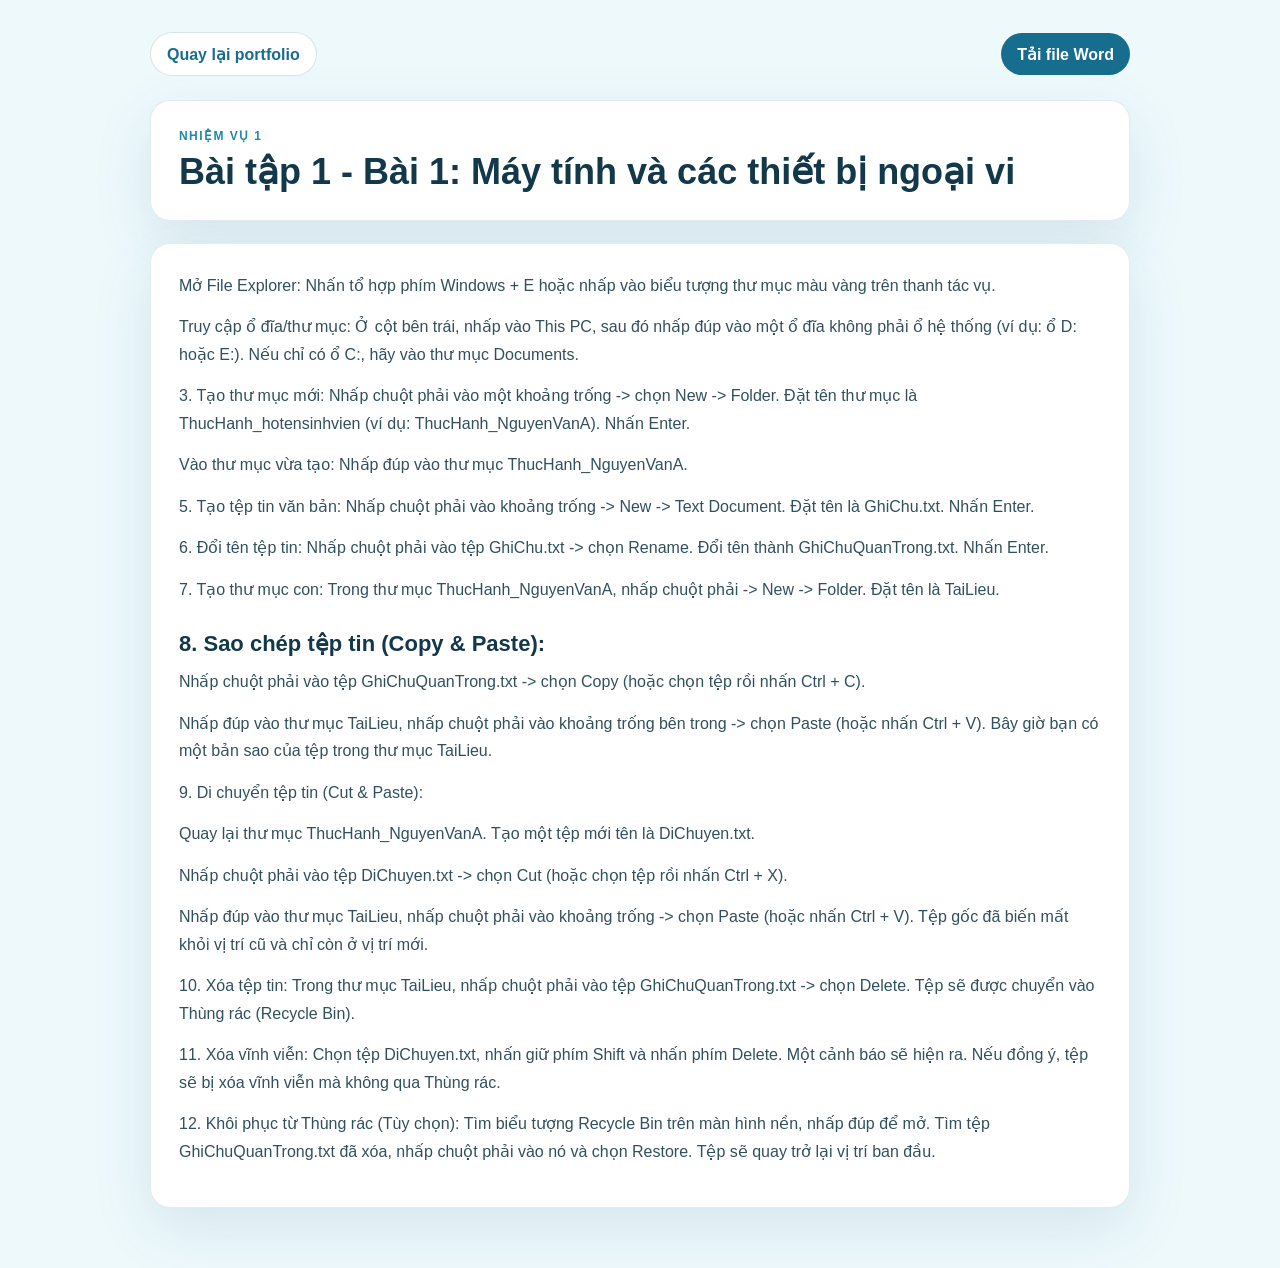
==== task-1.html @ 8a4f2704 "Add files via upload" ====
<!doctype html>
<html lang="vi">
  <head>
    <meta charset="utf-8" />
    <meta name="viewport" content="width=device-width, initial-scale=1" />
    <title>Bài tập 1 - Bài 1: Máy tính và các thiết bị ngoại vi</title>
    <style>
body{margin:0;font-family:Arial,sans-serif;background:#eef9fc;color:#173746}
.wrap{max-width:980px;margin:0 auto;padding:32px 20px 60px}
.topbar{display:flex;flex-wrap:wrap;gap:12px;align-items:center;justify-content:space-between;margin-bottom:24px}
.back,.download{display:inline-flex;align-items:center;justify-content:center;min-height:42px;padding:0 16px;border-radius:999px;text-decoration:none;font-weight:700}
.back{background:#ffffff;color:#176d8d;border:1px solid rgba(23,109,141,.18)}
.download{background:#176d8d;color:#fff}
.hero{background:#fff;border:1px solid rgba(23,109,141,.12);border-radius:20px;padding:28px;box-shadow:0 20px 60px rgba(30,98,128,.12)}
.eyebrow{margin:0 0 10px;color:#2287ab;font-size:12px;font-weight:800;letter-spacing:.12em;text-transform:uppercase}
h1{margin:0;color:#12384a;font-size:36px;line-height:1.08}
.content{margin-top:22px;background:#fff;border:1px solid rgba(23,109,141,.12);border-radius:20px;padding:28px;box-shadow:0 20px 60px rgba(30,98,128,.12)}
.content h2{margin:26px 0 10px;color:#12384a;font-size:22px;line-height:1.3}
.content h2:first-child{margin-top:0}
.content p{margin:0 0 14px;line-height:1.72;color:#31505d}
.table-wrap{overflow:auto;margin:22px 0;border:1px solid rgba(18,56,74,.12);border-radius:14px}
table{width:100%;min-width:780px;border-collapse:collapse;background:#fff}
th,td{padding:12px 14px;border-bottom:1px solid rgba(18,56,74,.1);text-align:left;vertical-align:top;font-size:13px;line-height:1.55}
th{background:#e7f7fb;color:#12384a}
@media (max-width:760px){h1{font-size:28px}.wrap{padding:20px 14px 40px}.hero,.content{padding:20px}}
</style>
  </head>
  <body>
    <div class="wrap">
      <div class="topbar">
        <a class="back" href="../index.html#projects">Quay lại portfolio</a>
        <a class="download" href="../docs/bao-cao-ca-nhan-1.docx" download>Tải file Word</a>
      </div>
      <section class="hero">
        <p class="eyebrow">Nhiệm vụ 1</p>
        <h1>Bài tập 1 - Bài 1: Máy tính và các thiết bị ngoại vi</h1>
      </section>
      <section class="content">
        <p>Mở File Explorer: Nhấn tổ hợp phím Windows + E hoặc nhấp vào biểu tượng thư mục màu vàng trên thanh tác vụ.</p>
<p>Truy cập ổ đĩa/thư mục: Ở cột bên trái, nhấp vào This PC, sau đó nhấp đúp vào một ổ đĩa không phải ổ hệ thống (ví dụ: ổ D: hoặc E:). Nếu chỉ có ổ C:, hãy vào thư mục Documents.</p>
<p>3. Tạo thư mục mới: Nhấp chuột phải vào một khoảng trống -&gt; chọn New -&gt; Folder. Đặt tên thư mục là ThucHanh_hotensinhvien (ví dụ: ThucHanh_NguyenVanA). Nhấn Enter.</p>
<p>Vào thư mục vừa tạo: Nhấp đúp vào thư mục ThucHanh_NguyenVanA.</p>
<p>5. Tạo tệp tin văn bản: Nhấp chuột phải vào khoảng trống -&gt; New -&gt; Text Document. Đặt tên là GhiChu.txt. Nhấn Enter.</p>
<p>6. Đổi tên tệp tin: Nhấp chuột phải vào tệp GhiChu.txt -&gt; chọn Rename. Đổi tên thành GhiChuQuanTrong.txt. Nhấn Enter.</p>
<p>7. Tạo thư mục con: Trong thư mục ThucHanh_NguyenVanA, nhấp chuột phải -&gt; New -&gt; Folder. Đặt tên là TaiLieu.</p>
<h2>8. Sao chép tệp tin (Copy &amp; Paste):</h2>
<p>Nhấp chuột phải vào tệp GhiChuQuanTrong.txt -&gt; chọn Copy (hoặc chọn tệp rồi nhấn Ctrl + C).</p>
<p>Nhấp đúp vào thư mục TaiLieu, nhấp chuột phải vào khoảng trống bên trong -&gt; chọn Paste (hoặc nhấn Ctrl + V). Bây giờ bạn có một bản sao của tệp trong thư mục TaiLieu.</p>
<p>9. Di chuyển tệp tin (Cut &amp; Paste):</p>
<p>Quay lại thư mục ThucHanh_NguyenVanA. Tạo một tệp mới tên là DiChuyen.txt.</p>
<p>Nhấp chuột phải vào tệp DiChuyen.txt -&gt; chọn Cut (hoặc chọn tệp rồi nhấn Ctrl + X).</p>
<p>Nhấp đúp vào thư mục TaiLieu, nhấp chuột phải vào khoảng trống -&gt; chọn Paste (hoặc nhấn Ctrl + V). Tệp gốc đã biến mất khỏi vị trí cũ và chỉ còn ở vị trí mới.</p>
<p>10. Xóa tệp tin: Trong thư mục TaiLieu, nhấp chuột phải vào tệp GhiChuQuanTrong.txt -&gt; chọn Delete. Tệp sẽ được chuyển vào Thùng rác (Recycle Bin).</p>
<p>11. Xóa vĩnh viễn: Chọn tệp DiChuyen.txt, nhấn giữ phím Shift và nhấn phím Delete. Một cảnh báo sẽ hiện ra. Nếu đồng ý, tệp sẽ bị xóa vĩnh viễn mà không qua Thùng rác.</p>
<p>12. Khôi phục từ Thùng rác (Tùy chọn): Tìm biểu tượng Recycle Bin trên màn hình nền, nhấp đúp để mở. Tìm tệp GhiChuQuanTrong.txt đã xóa, nhấp chuột phải vào nó và chọn Restore. Tệp sẽ quay trở lại vị trí ban đầu.</p>
      </section>
    </div>
  </body>
</html>
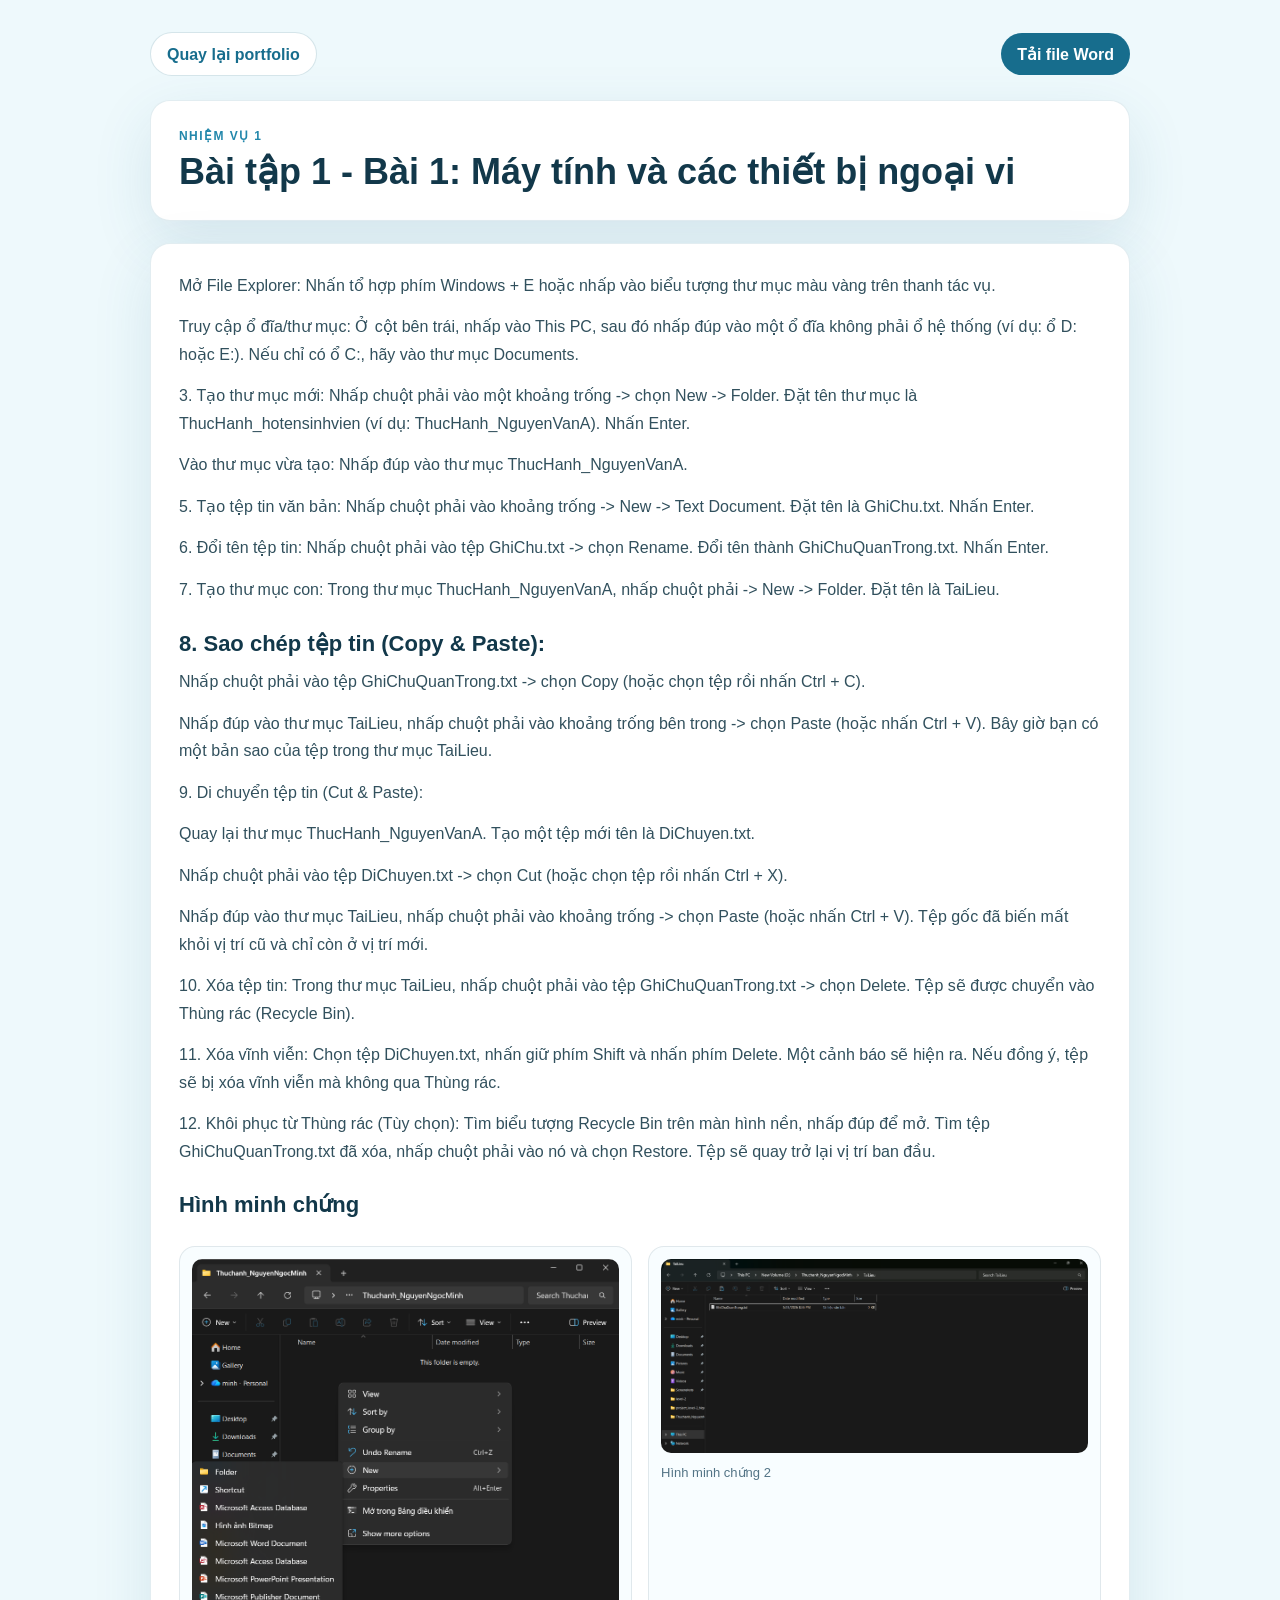
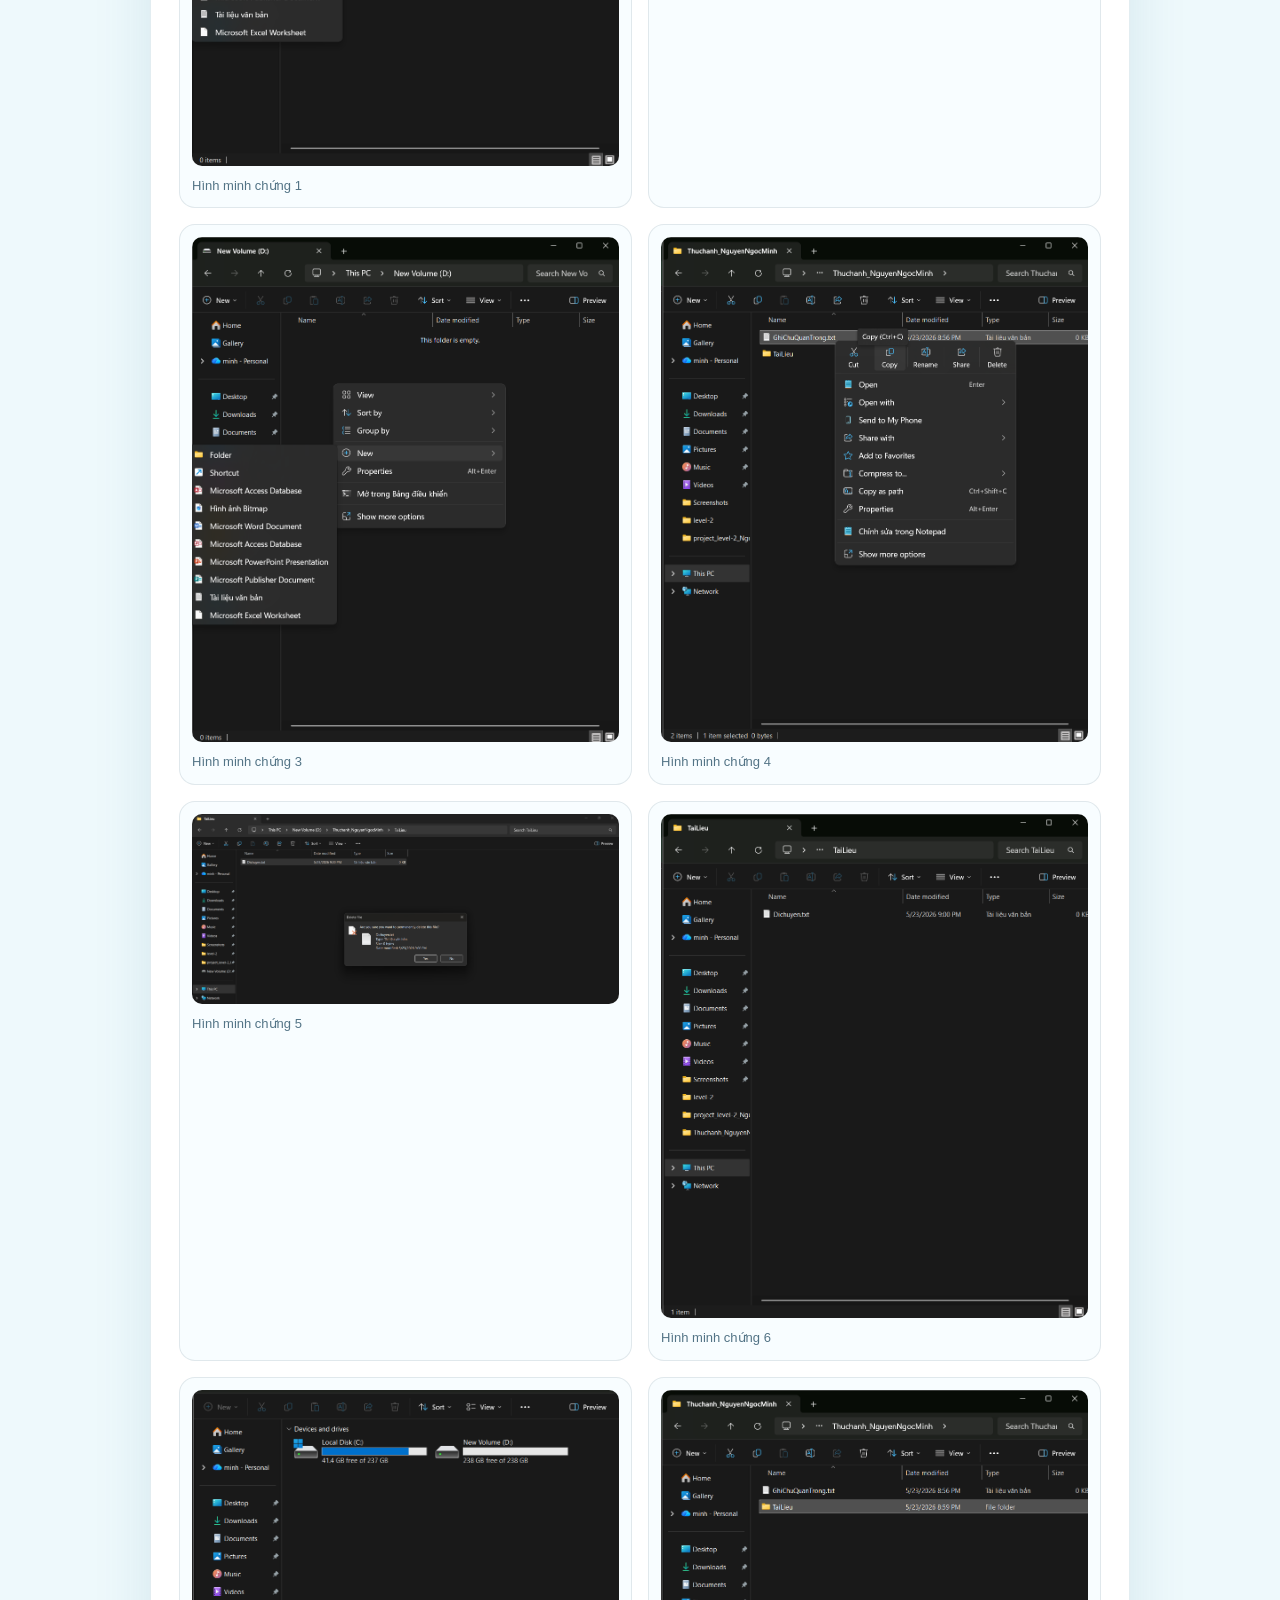
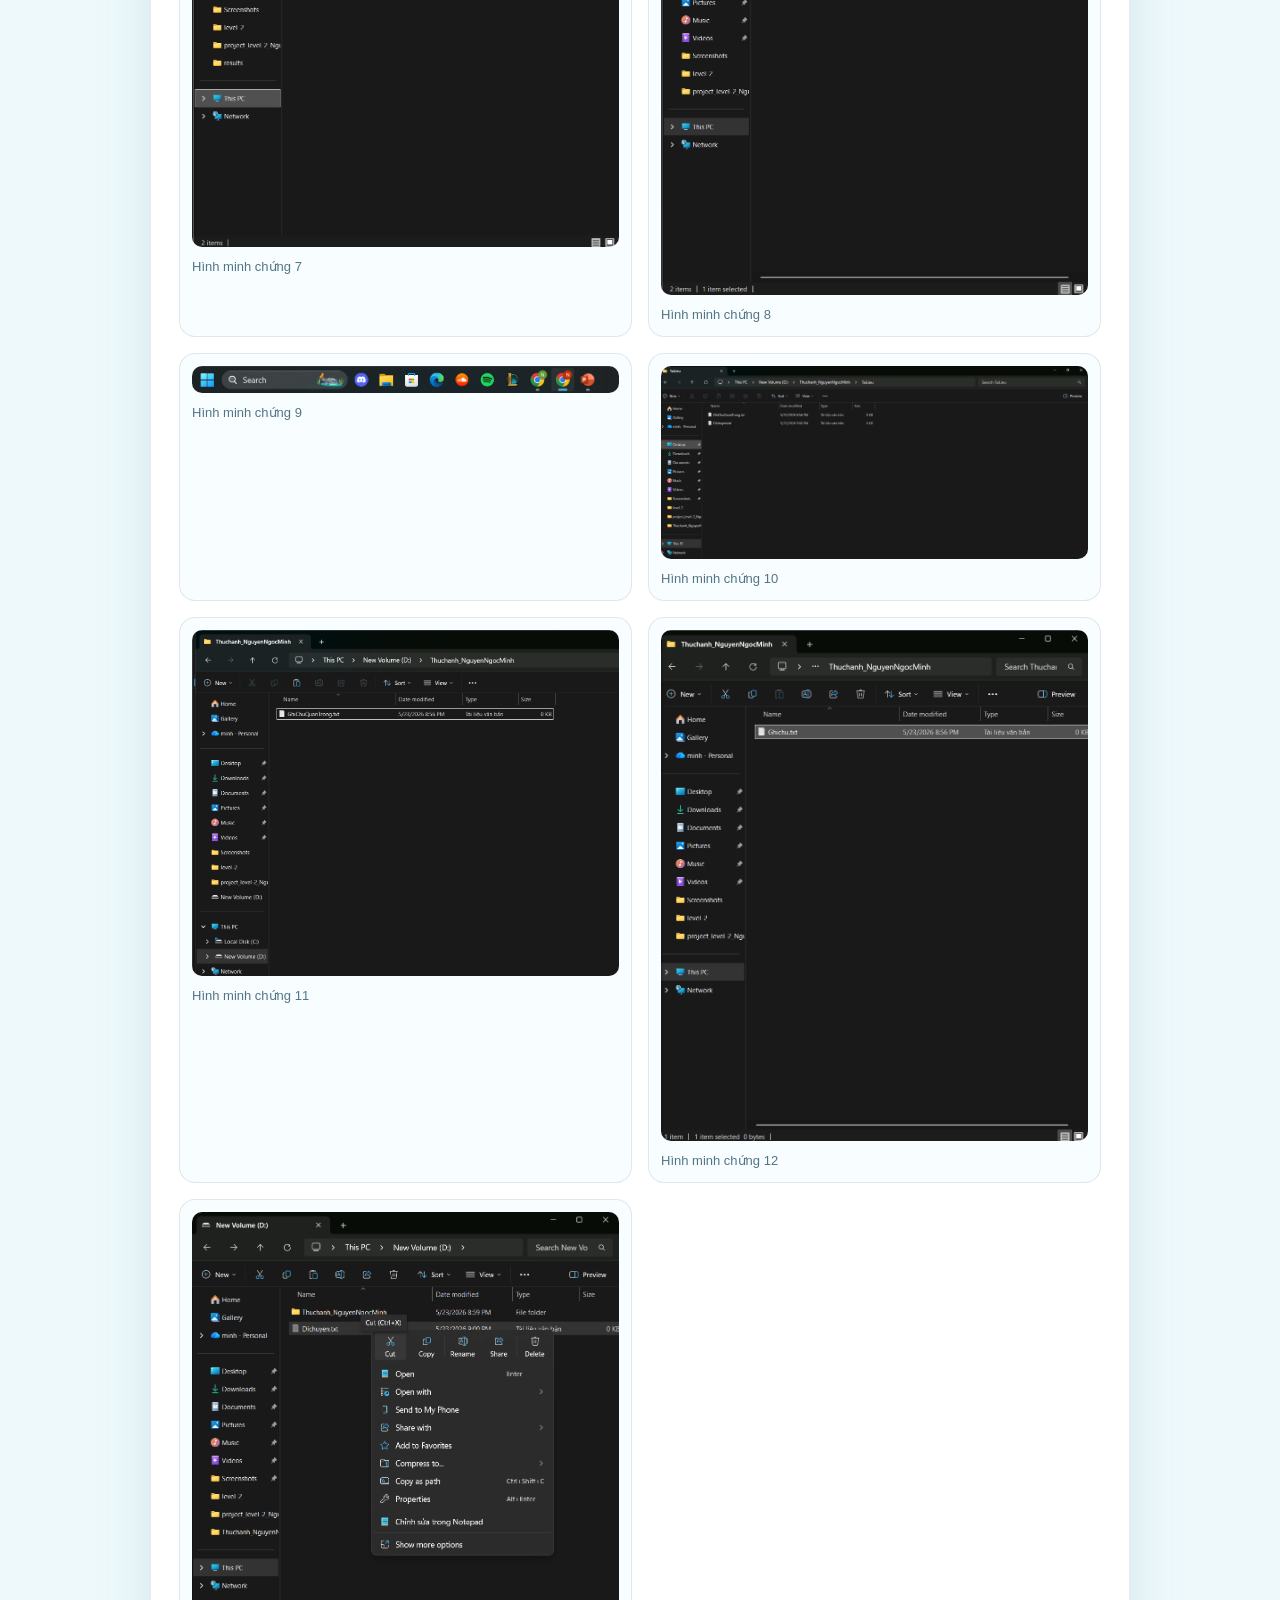
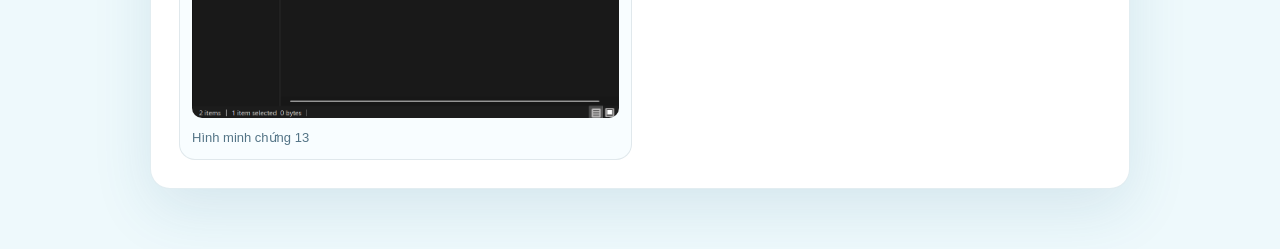
==== commit 9e605769: "Add files via upload" ====
--- a/task-1.html
+++ b/task-1.html
@@ -22,14 +22,18 @@
 table{width:100%;min-width:780px;border-collapse:collapse;background:#fff}
 th,td{padding:12px 14px;border-bottom:1px solid rgba(18,56,74,.1);text-align:left;vertical-align:top;font-size:13px;line-height:1.55}
 th{background:#e7f7fb;color:#12384a}
-@media (max-width:760px){h1{font-size:28px}.wrap{padding:20px 14px 40px}.hero,.content{padding:20px}}
+.gallery{display:grid;grid-template-columns:repeat(2,minmax(0,1fr));gap:16px;margin-top:26px}
+.gallery figure{margin:0;padding:12px;background:#f8fdff;border:1px solid rgba(18,56,74,.1);border-radius:16px}
+.gallery img{display:block;width:100%;height:auto;border-radius:10px}
+.gallery figcaption{margin-top:10px;color:#537486;font-size:13px;line-height:1.5}
+@media (max-width:760px){h1{font-size:28px}.wrap{padding:20px 14px 40px}.hero,.content{padding:20px}.gallery{grid-template-columns:1fr}}
 </style>
   </head>
   <body>
     <div class="wrap">
       <div class="topbar">
-        <a class="back" href="../index.html#projects">Quay lại portfolio</a>
-        <a class="download" href="../docs/bao-cao-ca-nhan-1.docx" download>Tải file Word</a>
+        <a class="back" href="index.html#projects">Quay lại portfolio</a>
+        <a class="download" href="docs/bao-cao-ca-nhan-1.docx" download>Tải file Word</a>
       </div>
       <section class="hero">
         <p class="eyebrow">Nhiệm vụ 1</p>
@@ -53,6 +57,7 @@
 <p>10. Xóa tệp tin: Trong thư mục TaiLieu, nhấp chuột phải vào tệp GhiChuQuanTrong.txt -&gt; chọn Delete. Tệp sẽ được chuyển vào Thùng rác (Recycle Bin).</p>
 <p>11. Xóa vĩnh viễn: Chọn tệp DiChuyen.txt, nhấn giữ phím Shift và nhấn phím Delete. Một cảnh báo sẽ hiện ra. Nếu đồng ý, tệp sẽ bị xóa vĩnh viễn mà không qua Thùng rác.</p>
 <p>12. Khôi phục từ Thùng rác (Tùy chọn): Tìm biểu tượng Recycle Bin trên màn hình nền, nhấp đúp để mở. Tìm tệp GhiChuQuanTrong.txt đã xóa, nhấp chuột phải vào nó và chọn Restore. Tệp sẽ quay trở lại vị trí ban đầu.</p>
+        <h2>Hình minh chứng</h2><div class='gallery'><figure><img src="[data-uri]" alt="Minh chứng 1" loading="lazy" /><figcaption>Hình minh chứng 1</figcaption></figure><figure><img src="[data-uri]" alt="Minh chứng 2" loading="lazy" /><figcaption>Hình minh chứng 2</figcaption></figure><figure><img src="[data-uri]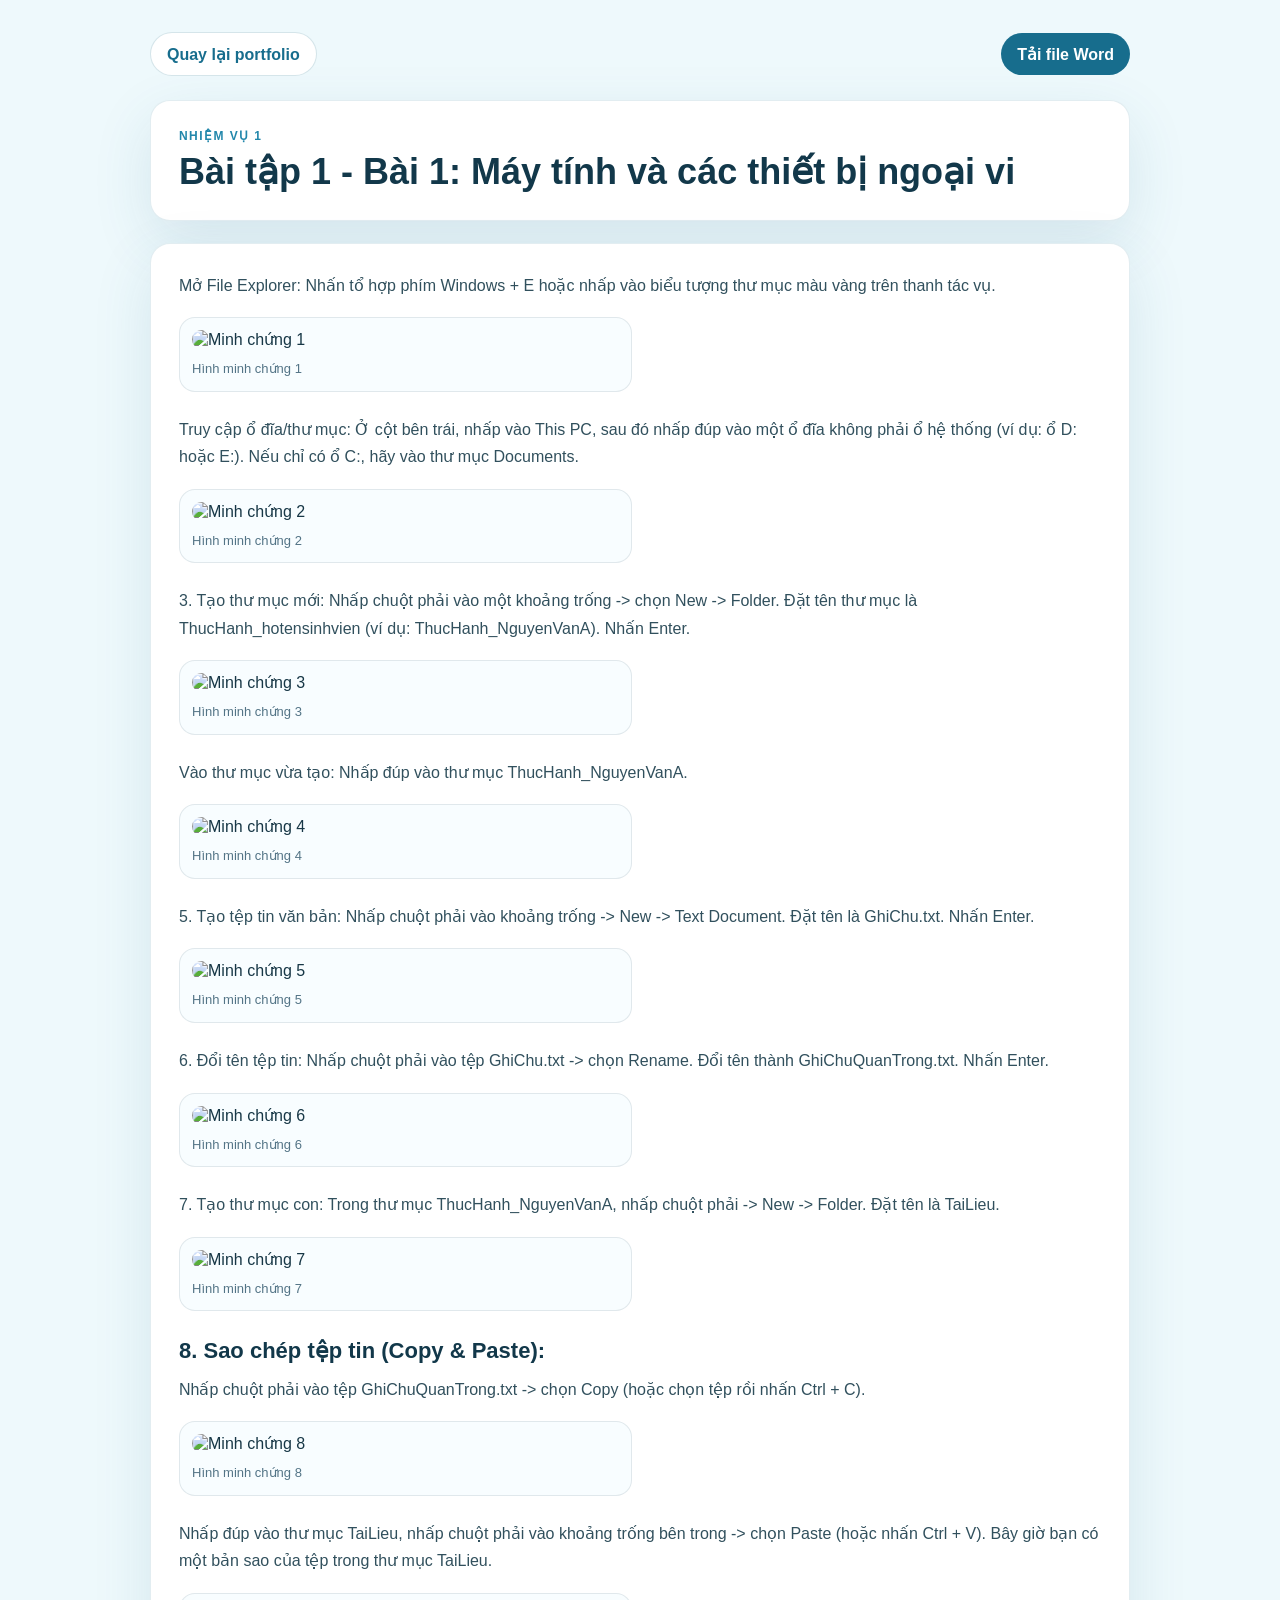
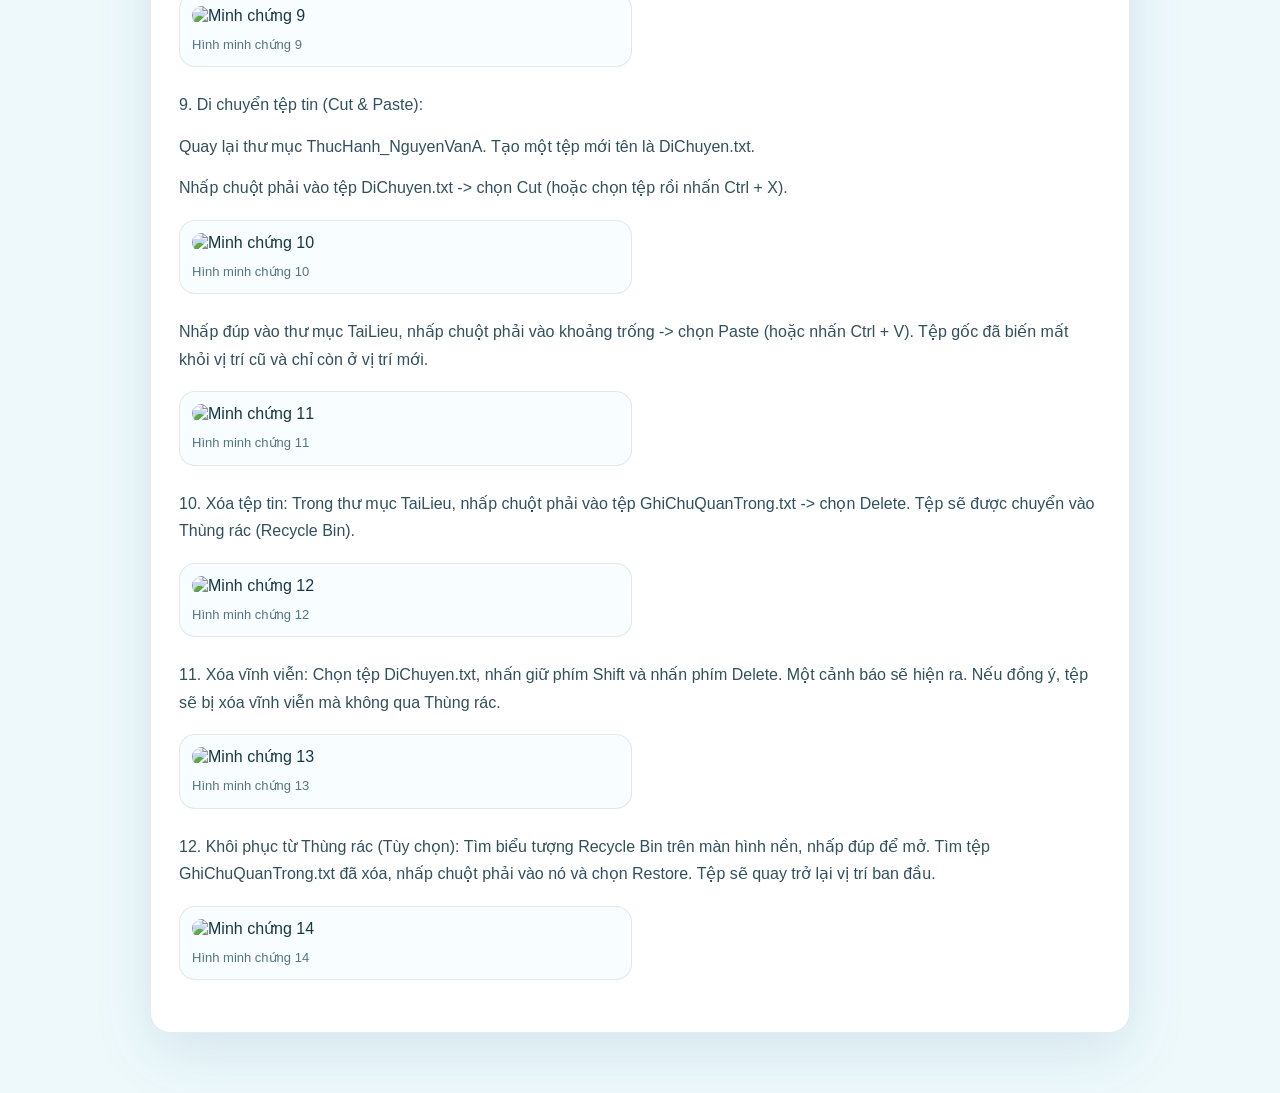
==== commit 6d65b360: "Add files via upload" ====
--- a/task-1.html
+++ b/task-1.html
@@ -22,11 +22,11 @@
 table{width:100%;min-width:780px;border-collapse:collapse;background:#fff}
 th,td{padding:12px 14px;border-bottom:1px solid rgba(18,56,74,.1);text-align:left;vertical-align:top;font-size:13px;line-height:1.55}
 th{background:#e7f7fb;color:#12384a}
-.gallery{display:grid;grid-template-columns:repeat(2,minmax(0,1fr));gap:16px;margin-top:26px}
-.gallery figure{margin:0;padding:12px;background:#f8fdff;border:1px solid rgba(18,56,74,.1);border-radius:16px}
-.gallery img{display:block;width:100%;height:auto;border-radius:10px}
-.gallery figcaption{margin-top:10px;color:#537486;font-size:13px;line-height:1.5}
-@media (max-width:760px){h1{font-size:28px}.wrap{padding:20px 14px 40px}.hero,.content{padding:20px}.gallery{grid-template-columns:1fr}}
+.image-strip{display:grid;grid-template-columns:repeat(2,minmax(0,1fr));gap:16px;margin:18px 0 24px}
+.image-strip figure{margin:0;padding:12px;background:#f8fdff;border:1px solid rgba(18,56,74,.1);border-radius:16px}
+.image-strip img{display:block;width:100%;height:auto;border-radius:10px}
+.image-strip figcaption{margin-top:10px;color:#537486;font-size:13px;line-height:1.5}
+@media (max-width:760px){h1{font-size:28px}.wrap{padding:20px 14px 40px}.hero,.content{padding:20px}.image-strip{grid-template-columns:1fr}}
 </style>
   </head>
   <body>
@@ -41,23 +41,36 @@
       </section>
       <section class="content">
         <p>Mở File Explorer: Nhấn tổ hợp phím Windows + E hoặc nhấp vào biểu tượng thư mục màu vàng trên thanh tác vụ.</p>
+<div class='image-strip'><figure><img src="task-images/task-1-1.png" alt="Minh chứng 1" loading="lazy" /><figcaption>Hình minh chứng 1</figcaption></figure></div>
 <p>Truy cập ổ đĩa/thư mục: Ở cột bên trái, nhấp vào This PC, sau đó nhấp đúp vào một ổ đĩa không phải ổ hệ thống (ví dụ: ổ D: hoặc E:). Nếu chỉ có ổ C:, hãy vào thư mục Documents.</p>
+<div class='image-strip'><figure><img src="task-images/task-1-2.png" alt="Minh chứng 2" loading="lazy" /><figcaption>Hình minh chứng 2</figcaption></figure></div>
 <p>3. Tạo thư mục mới: Nhấp chuột phải vào một khoảng trống -&gt; chọn New -&gt; Folder. Đặt tên thư mục là ThucHanh_hotensinhvien (ví dụ: ThucHanh_NguyenVanA). Nhấn Enter.</p>
+<div class='image-strip'><figure><img src="task-images/task-1-3.png" alt="Minh chứng 3" loading="lazy" /><figcaption>Hình minh chứng 3</figcaption></figure></div>
 <p>Vào thư mục vừa tạo: Nhấp đúp vào thư mục ThucHanh_NguyenVanA.</p>
+<div class='image-strip'><figure><img src="task-images/task-1-4.png" alt="Minh chứng 4" loading="lazy" /><figcaption>Hình minh chứng 4</figcaption></figure></div>
 <p>5. Tạo tệp tin văn bản: Nhấp chuột phải vào khoảng trống -&gt; New -&gt; Text Document. Đặt tên là GhiChu.txt. Nhấn Enter.</p>
+<div class='image-strip'><figure><img src="task-images/task-1-5.png" alt="Minh chứng 5" loading="lazy" /><figcaption>Hình minh chứng 5</figcaption></figure></div>
 <p>6. Đổi tên tệp tin: Nhấp chuột phải vào tệp GhiChu.txt -&gt; chọn Rename. Đổi tên thành GhiChuQuanTrong.txt. Nhấn Enter.</p>
+<div class='image-strip'><figure><img src="task-images/task-1-6.png" alt="Minh chứng 6" loading="lazy" /><figcaption>Hình minh chứng 6</figcaption></figure></div>
 <p>7. Tạo thư mục con: Trong thư mục ThucHanh_NguyenVanA, nhấp chuột phải -&gt; New -&gt; Folder. Đặt tên là TaiLieu.</p>
+<div class='image-strip'><figure><img src="task-images/task-1-7.png" alt="Minh chứng 7" loading="lazy" /><figcaption>Hình minh chứng 7</figcaption></figure></div>
 <h2>8. Sao chép tệp tin (Copy &amp; Paste):</h2>
 <p>Nhấp chuột phải vào tệp GhiChuQuanTrong.txt -&gt; chọn Copy (hoặc chọn tệp rồi nhấn Ctrl + C).</p>
+<div class='image-strip'><figure><img src="task-images/task-1-8.png" alt="Minh chứng 8" loading="lazy" /><figcaption>Hình minh chứng 8</figcaption></figure></div>
 <p>Nhấp đúp vào thư mục TaiLieu, nhấp chuột phải vào khoảng trống bên trong -&gt; chọn Paste (hoặc nhấn Ctrl + V). Bây giờ bạn có một bản sao của tệp trong thư mục TaiLieu.</p>
+<div class='image-strip'><figure><img src="task-images/task-1-9.png" alt="Minh chứng 9" loading="lazy" /><figcaption>Hình minh chứng 9</figcaption></figure></div>
 <p>9. Di chuyển tệp tin (Cut &amp; Paste):</p>
 <p>Quay lại thư mục ThucHanh_NguyenVanA. Tạo một tệp mới tên là DiChuyen.txt.</p>
 <p>Nhấp chuột phải vào tệp DiChuyen.txt -&gt; chọn Cut (hoặc chọn tệp rồi nhấn Ctrl + X).</p>
+<div class='image-strip'><figure><img src="task-images/task-1-10.png" alt="Minh chứng 10" loading="lazy" /><figcaption>Hình minh chứng 10</figcaption></figure></div>
 <p>Nhấp đúp vào thư mục TaiLieu, nhấp chuột phải vào khoảng trống -&gt; chọn Paste (hoặc nhấn Ctrl + V). Tệp gốc đã biến mất khỏi vị trí cũ và chỉ còn ở vị trí mới.</p>
+<div class='image-strip'><figure><img src="task-images/task-1-11.png" alt="Minh chứng 11" loading="lazy" /><figcaption>Hình minh chứng 11</figcaption></figure></div>
 <p>10. Xóa tệp tin: Trong thư mục TaiLieu, nhấp chuột phải vào tệp GhiChuQuanTrong.txt -&gt; chọn Delete. Tệp sẽ được chuyển vào Thùng rác (Recycle Bin).</p>
+<div class='image-strip'><figure><img src="task-images/task-1-12.png" alt="Minh chứng 12" loading="lazy" /><figcaption>Hình minh chứng 12</figcaption></figure></div>
 <p>11. Xóa vĩnh viễn: Chọn tệp DiChuyen.txt, nhấn giữ phím Shift và nhấn phím Delete. Một cảnh báo sẽ hiện ra. Nếu đồng ý, tệp sẽ bị xóa vĩnh viễn mà không qua Thùng rác.</p>
+<div class='image-strip'><figure><img src="task-images/task-1-13.png" alt="Minh chứng 13" loading="lazy" /><figcaption>Hình minh chứng 13</figcaption></figure></div>
 <p>12. Khôi phục từ Thùng rác (Tùy chọn): Tìm biểu tượng Recycle Bin trên màn hình nền, nhấp đúp để mở. Tìm tệp GhiChuQuanTrong.txt đã xóa, nhấp chuột phải vào nó và chọn Restore. Tệp sẽ quay trở lại vị trí ban đầu.</p>
-        <h2>Hình minh chứng</h2><div class='gallery'><figure><img src="[data-uri]" alt="Minh chứng 1" loading="lazy" /><figcaption>Hình minh chứng 1</figcaption></figure><figure><img src="[data-uri]" alt="Minh chứng 2" loading="lazy" /><figcaption>Hình minh chứng 2</figcaption></figure><figure><img src="[data-uri]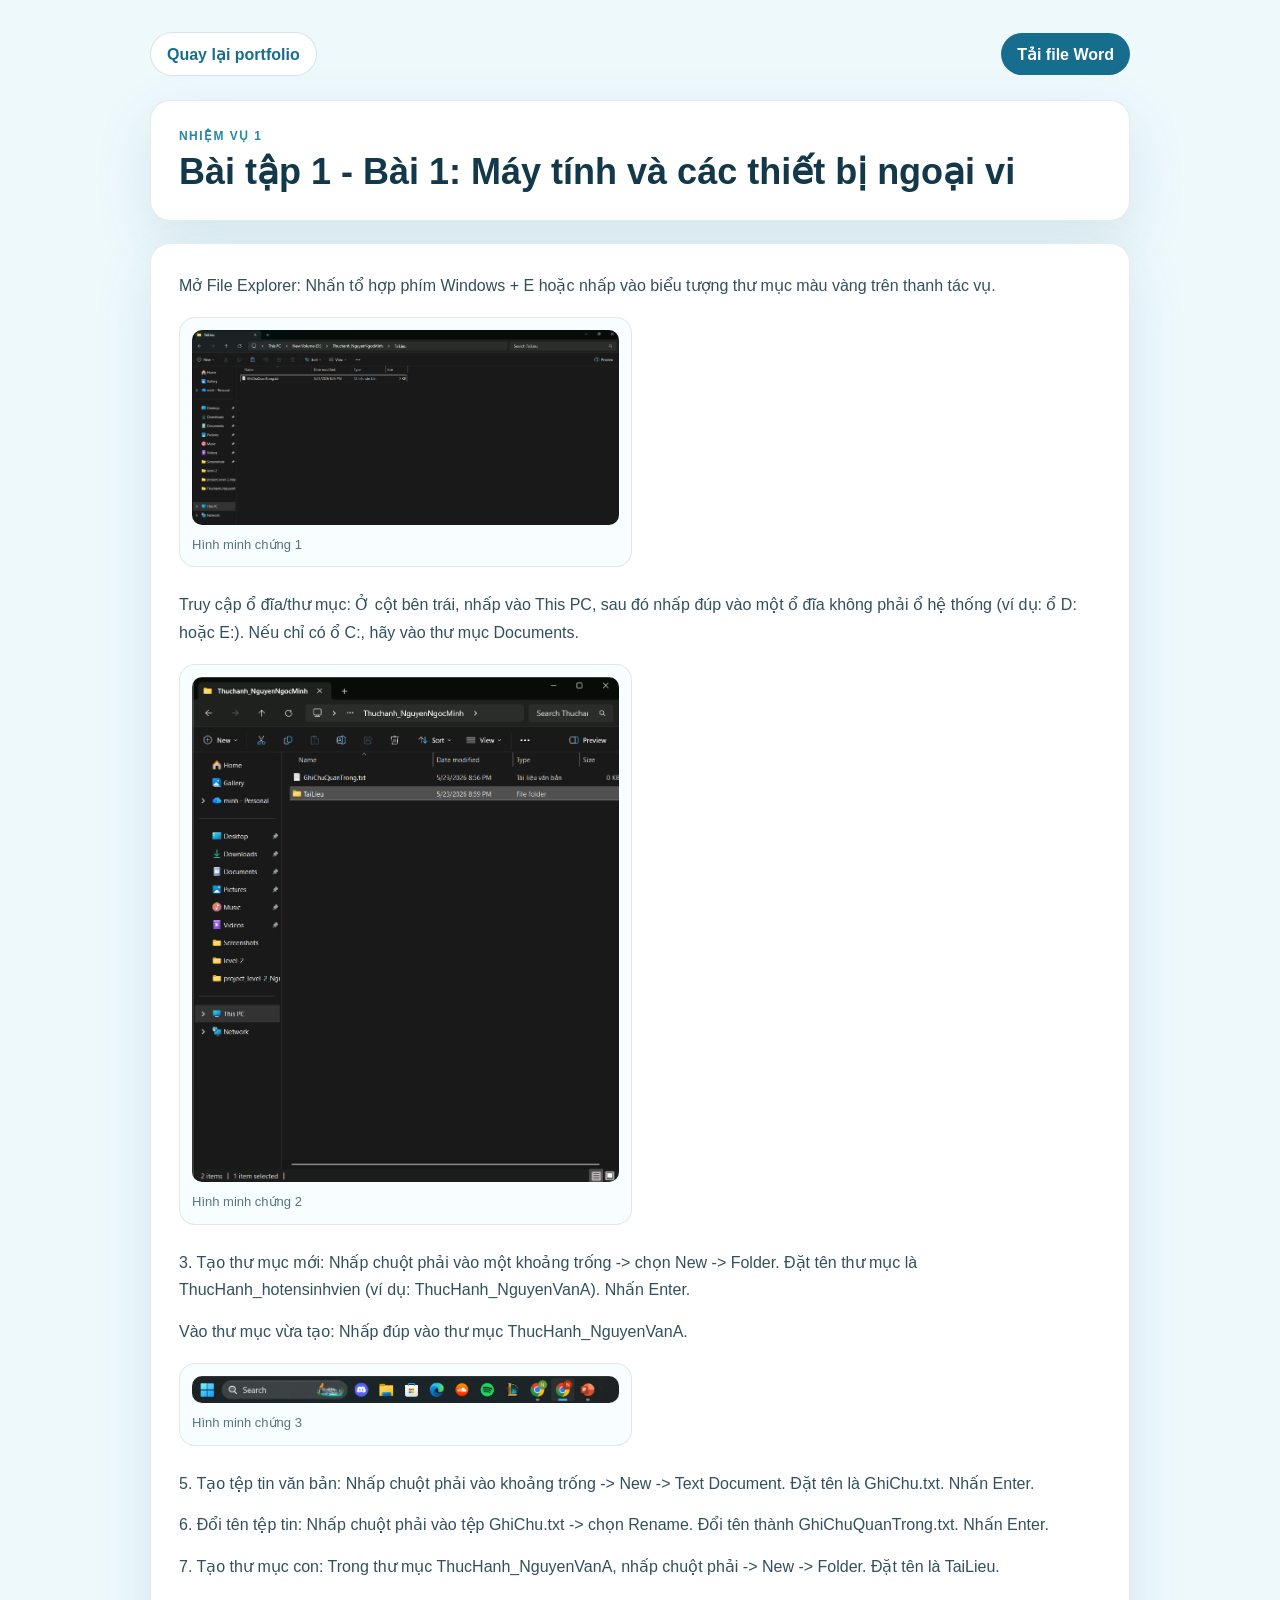
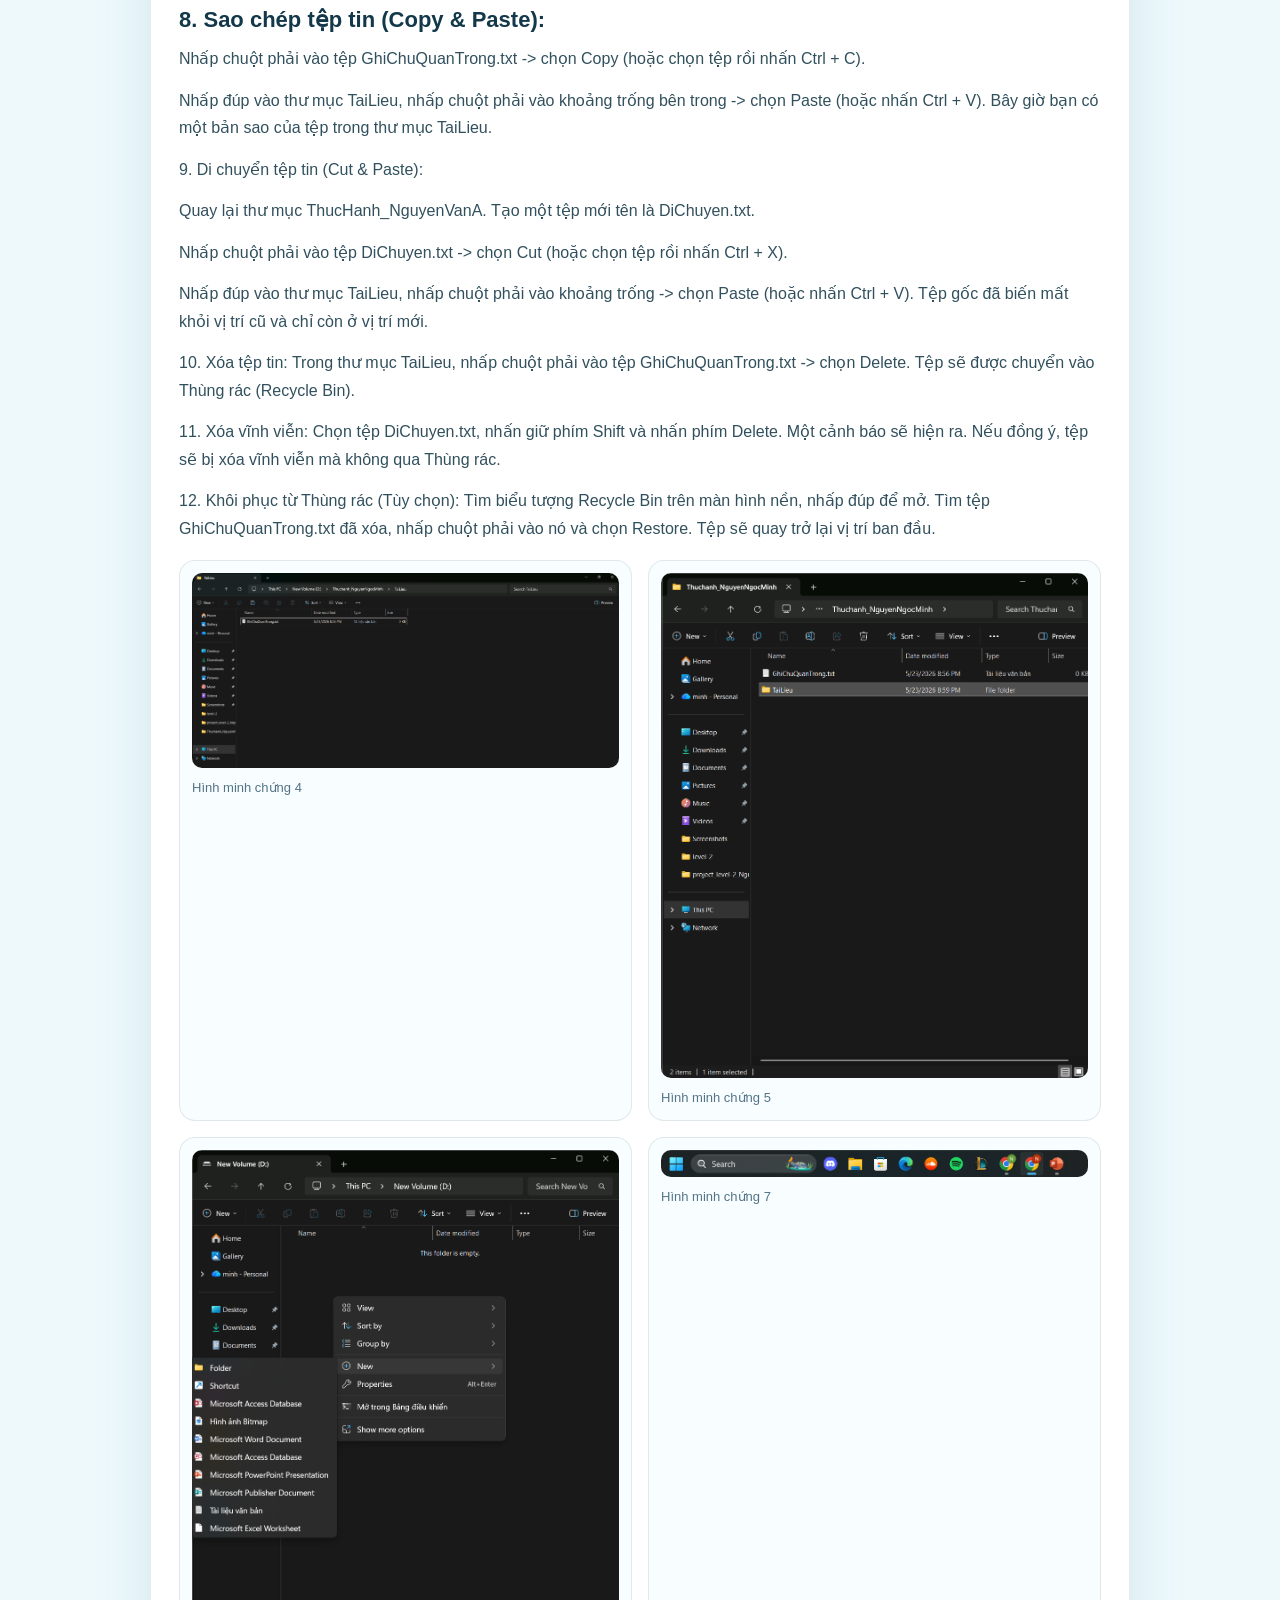
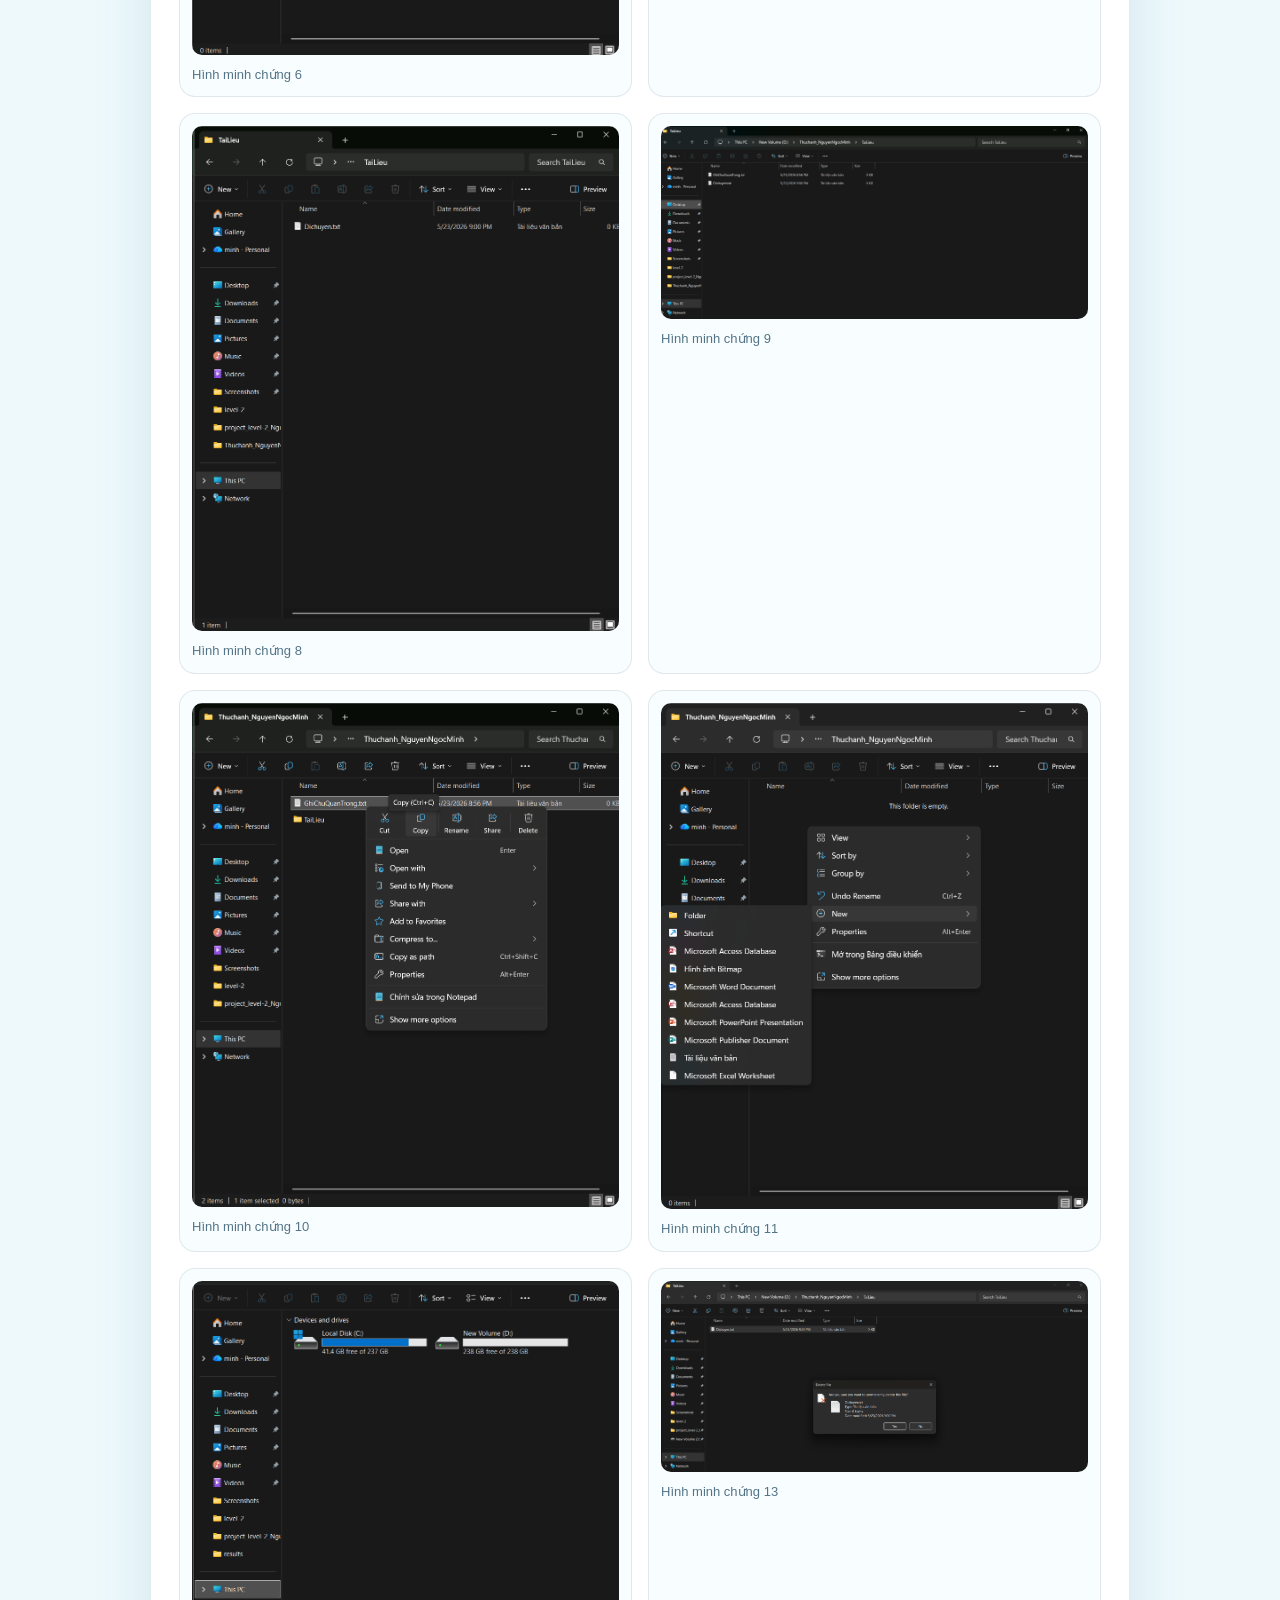
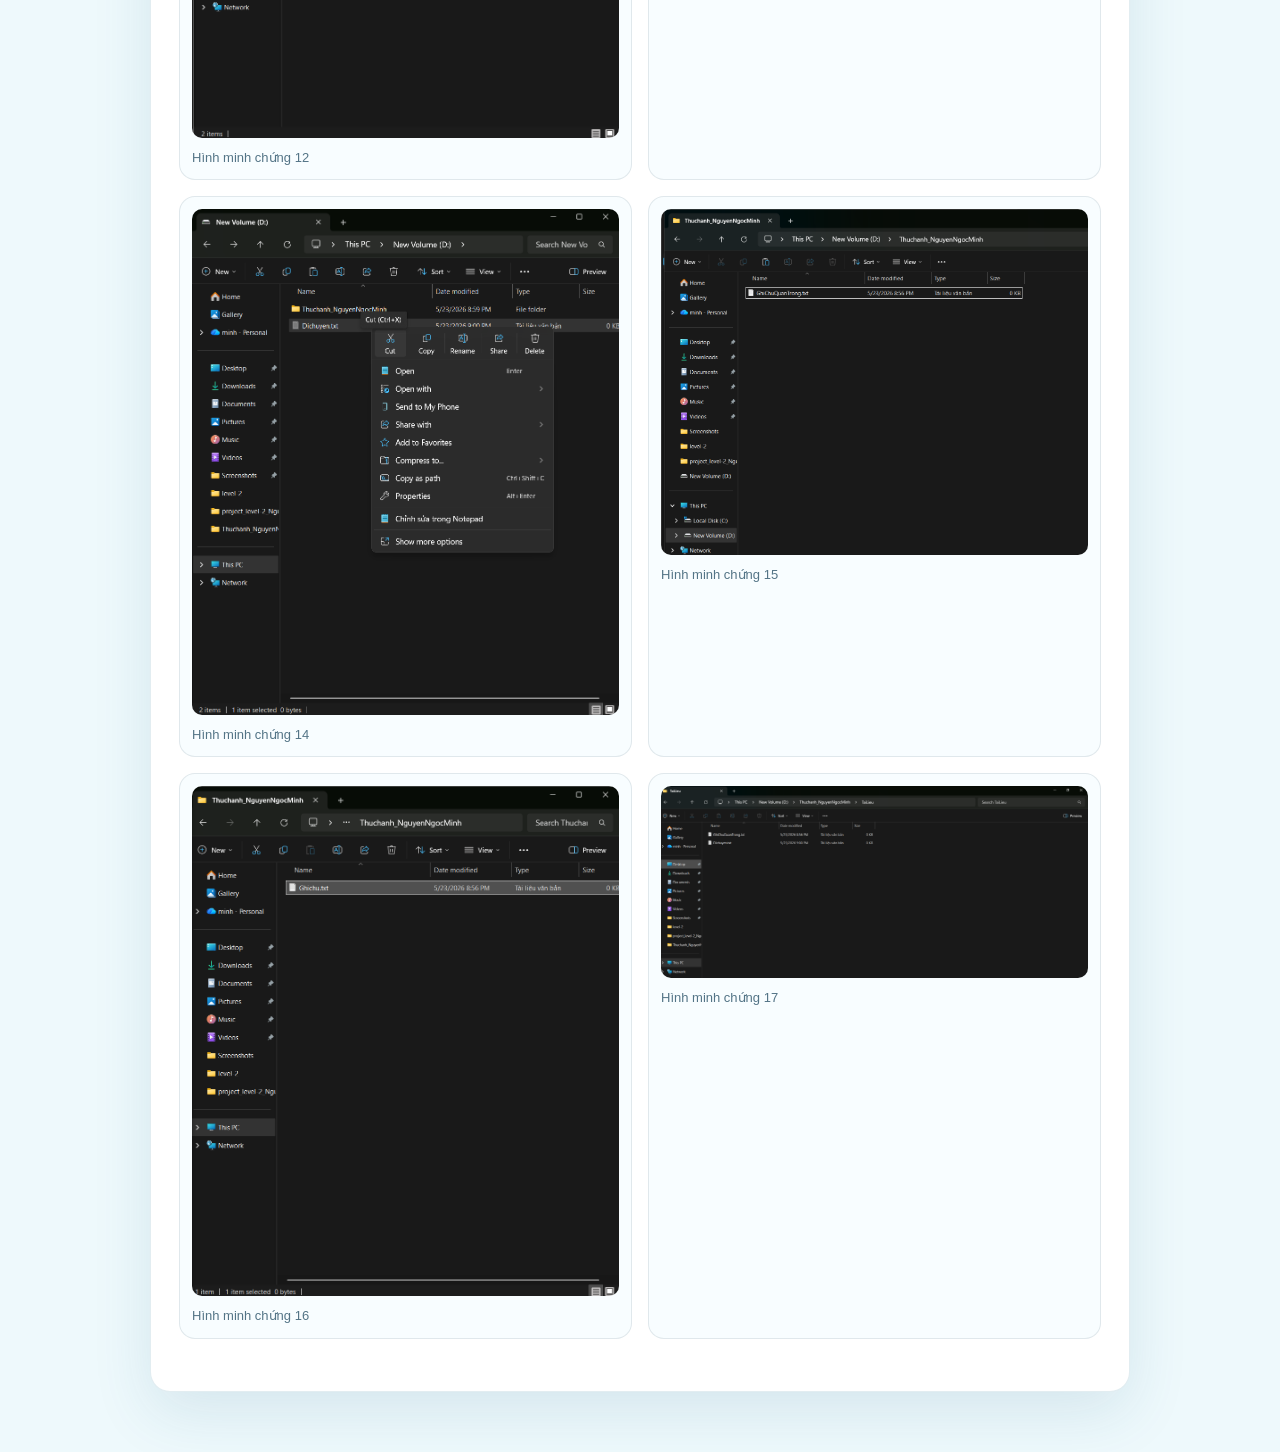
==== commit 87ee96d5: "Add files via upload" ====
--- a/task-1.html
+++ b/task-1.html
@@ -41,36 +41,26 @@
       </section>
       <section class="content">
         <p>Mở File Explorer: Nhấn tổ hợp phím Windows + E hoặc nhấp vào biểu tượng thư mục màu vàng trên thanh tác vụ.</p>
-<div class='image-strip'><figure><img src="task-images/task-1-1.png" alt="Minh chứng 1" loading="lazy" /><figcaption>Hình minh chứng 1</figcaption></figure></div>
+<div class='image-strip'><figure><img src="task-images/task-1-9.png" alt="Minh chứng 1" loading="lazy" /><figcaption>Hình minh chứng 1</figcaption></figure></div>
 <p>Truy cập ổ đĩa/thư mục: Ở cột bên trái, nhấp vào This PC, sau đó nhấp đúp vào một ổ đĩa không phải ổ hệ thống (ví dụ: ổ D: hoặc E:). Nếu chỉ có ổ C:, hãy vào thư mục Documents.</p>
-<div class='image-strip'><figure><img src="task-images/task-1-2.png" alt="Minh chứng 2" loading="lazy" /><figcaption>Hình minh chứng 2</figcaption></figure></div>
+<div class='image-strip'><figure><img src="task-images/task-1-7.png" alt="Minh chứng 2" loading="lazy" /><figcaption>Hình minh chứng 2</figcaption></figure></div>
 <p>3. Tạo thư mục mới: Nhấp chuột phải vào một khoảng trống -&gt; chọn New -&gt; Folder. Đặt tên thư mục là ThucHanh_hotensinhvien (ví dụ: ThucHanh_NguyenVanA). Nhấn Enter.</p>
-<div class='image-strip'><figure><img src="task-images/task-1-3.png" alt="Minh chứng 3" loading="lazy" /><figcaption>Hình minh chứng 3</figcaption></figure></div>
 <p>Vào thư mục vừa tạo: Nhấp đúp vào thư mục ThucHanh_NguyenVanA.</p>
-<div class='image-strip'><figure><img src="task-images/task-1-4.png" alt="Minh chứng 4" loading="lazy" /><figcaption>Hình minh chứng 4</figcaption></figure></div>
+<div class='image-strip'><figure><img src="task-images/task-1-1.png" alt="Minh chứng 3" loading="lazy" /><figcaption>Hình minh chứng 3</figcaption></figure></div>
 <p>5. Tạo tệp tin văn bản: Nhấp chuột phải vào khoảng trống -&gt; New -&gt; Text Document. Đặt tên là GhiChu.txt. Nhấn Enter.</p>
-<div class='image-strip'><figure><img src="task-images/task-1-5.png" alt="Minh chứng 5" loading="lazy" /><figcaption>Hình minh chứng 5</figcaption></figure></div>
 <p>6. Đổi tên tệp tin: Nhấp chuột phải vào tệp GhiChu.txt -&gt; chọn Rename. Đổi tên thành GhiChuQuanTrong.txt. Nhấn Enter.</p>
-<div class='image-strip'><figure><img src="task-images/task-1-6.png" alt="Minh chứng 6" loading="lazy" /><figcaption>Hình minh chứng 6</figcaption></figure></div>
 <p>7. Tạo thư mục con: Trong thư mục ThucHanh_NguyenVanA, nhấp chuột phải -&gt; New -&gt; Folder. Đặt tên là TaiLieu.</p>
-<div class='image-strip'><figure><img src="task-images/task-1-7.png" alt="Minh chứng 7" loading="lazy" /><figcaption>Hình minh chứng 7</figcaption></figure></div>
 <h2>8. Sao chép tệp tin (Copy &amp; Paste):</h2>
 <p>Nhấp chuột phải vào tệp GhiChuQuanTrong.txt -&gt; chọn Copy (hoặc chọn tệp rồi nhấn Ctrl + C).</p>
-<div class='image-strip'><figure><img src="task-images/task-1-8.png" alt="Minh chứng 8" loading="lazy" /><figcaption>Hình minh chứng 8</figcaption></figure></div>
 <p>Nhấp đúp vào thư mục TaiLieu, nhấp chuột phải vào khoảng trống bên trong -&gt; chọn Paste (hoặc nhấn Ctrl + V). Bây giờ bạn có một bản sao của tệp trong thư mục TaiLieu.</p>
-<div class='image-strip'><figure><img src="task-images/task-1-9.png" alt="Minh chứng 9" loading="lazy" /><figcaption>Hình minh chứng 9</figcaption></figure></div>
 <p>9. Di chuyển tệp tin (Cut &amp; Paste):</p>
 <p>Quay lại thư mục ThucHanh_NguyenVanA. Tạo một tệp mới tên là DiChuyen.txt.</p>
 <p>Nhấp chuột phải vào tệp DiChuyen.txt -&gt; chọn Cut (hoặc chọn tệp rồi nhấn Ctrl + X).</p>
-<div class='image-strip'><figure><img src="task-images/task-1-10.png" alt="Minh chứng 10" loading="lazy" /><figcaption>Hình minh chứng 10</figcaption></figure></div>
 <p>Nhấp đúp vào thư mục TaiLieu, nhấp chuột phải vào khoảng trống -&gt; chọn Paste (hoặc nhấn Ctrl + V). Tệp gốc đã biến mất khỏi vị trí cũ và chỉ còn ở vị trí mới.</p>
-<div class='image-strip'><figure><img src="task-images/task-1-11.png" alt="Minh chứng 11" loading="lazy" /><figcaption>Hình minh chứng 11</figcaption></figure></div>
 <p>10. Xóa tệp tin: Trong thư mục TaiLieu, nhấp chuột phải vào tệp GhiChuQuanTrong.txt -&gt; chọn Delete. Tệp sẽ được chuyển vào Thùng rác (Recycle Bin).</p>
-<div class='image-strip'><figure><img src="task-images/task-1-12.png" alt="Minh chứng 12" loading="lazy" /><figcaption>Hình minh chứng 12</figcaption></figure></div>
 <p>11. Xóa vĩnh viễn: Chọn tệp DiChuyen.txt, nhấn giữ phím Shift và nhấn phím Delete. Một cảnh báo sẽ hiện ra. Nếu đồng ý, tệp sẽ bị xóa vĩnh viễn mà không qua Thùng rác.</p>
-<div class='image-strip'><figure><img src="task-images/task-1-13.png" alt="Minh chứng 13" loading="lazy" /><figcaption>Hình minh chứng 13</figcaption></figure></div>
 <p>12. Khôi phục từ Thùng rác (Tùy chọn): Tìm biểu tượng Recycle Bin trên màn hình nền, nhấp đúp để mở. Tìm tệp GhiChuQuanTrong.txt đã xóa, nhấp chuột phải vào nó và chọn Restore. Tệp sẽ quay trở lại vị trí ban đầu.</p>
-<div class='image-strip'><figure><img src="task-images/task-1-6.png" alt="Minh chứng 14" loading="lazy" /><figcaption>Hình minh chứng 14</figcaption></figure></div>
+<div class='image-strip'><figure><img src="task-images/task-1-9.png" alt="Minh chứng 4" loading="lazy" /><figcaption>Hình minh chứng 4</figcaption></figure><figure><img src="task-images/task-1-7.png" alt="Minh chứng 5" loading="lazy" /><figcaption>Hình minh chứng 5</figcaption></figure><figure><img src="task-images/task-1-3.png" alt="Minh chứng 6" loading="lazy" /><figcaption>Hình minh chứng 6</figcaption></figure><figure><img src="task-images/task-1-1.png" alt="Minh chứng 7" loading="lazy" /><figcaption>Hình minh chứng 7</figcaption></figure><figure><img src="task-images/task-1-12.png" alt="Minh chứng 8" loading="lazy" /><figcaption>Hình minh chứng 8</figcaption></figure><figure><img src="task-images/task-1-11.png" alt="Minh chứng 9" loading="lazy" /><figcaption>Hình minh chứng 9</figcaption></figure><figure><img src="task-images/task-1-8.png" alt="Minh chứng 10" loading="lazy" /><figcaption>Hình minh chứng 10</figcaption></figure><figure><img src="task-images/task-1-4.png" alt="Minh chứng 11" loading="lazy" /><figcaption>Hình minh chứng 11</figcaption></figure><figure><img src="task-images/task-1-2.png" alt="Minh chứng 12" loading="lazy" /><figcaption>Hình minh chứng 12</figcaption></figure><figure><img src="task-images/task-1-13.png" alt="Minh chứng 13" loading="lazy" /><figcaption>Hình minh chứng 13</figcaption></figure><figure><img src="task-images/task-1-10.png" alt="Minh chứng 14" loading="lazy" /><figcaption>Hình minh chứng 14</figcaption></figure><figure><img src="task-images/task-1-6.png" alt="Minh chứng 15" loading="lazy" /><figcaption>Hình minh chứng 15</figcaption></figure><figure><img src="task-images/task-1-5.png" alt="Minh chứng 16" loading="lazy" /><figcaption>Hình minh chứng 16</figcaption></figure><figure><img src="task-images/task-1-11.png" alt="Minh chứng 17" loading="lazy" /><figcaption>Hình minh chứng 17</figcaption></figure></div>
       </section>
     </div>
   </body>
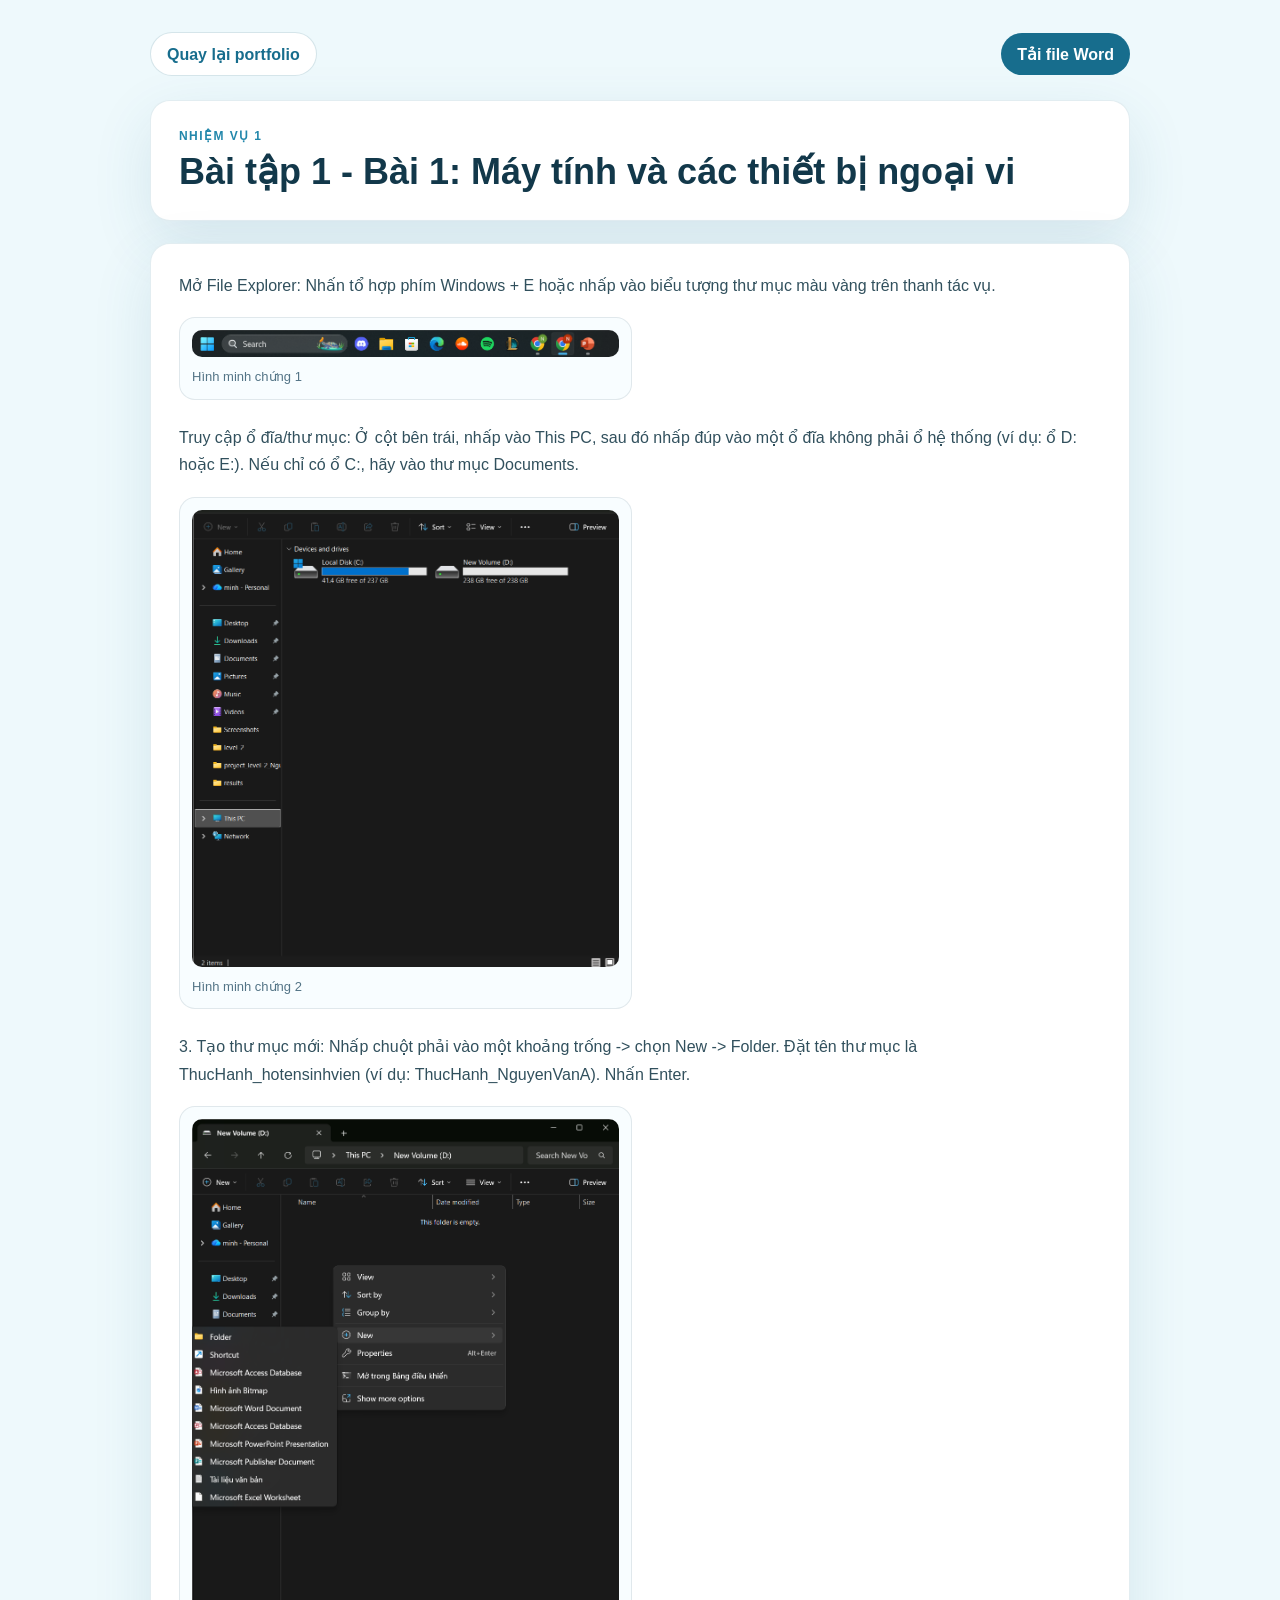
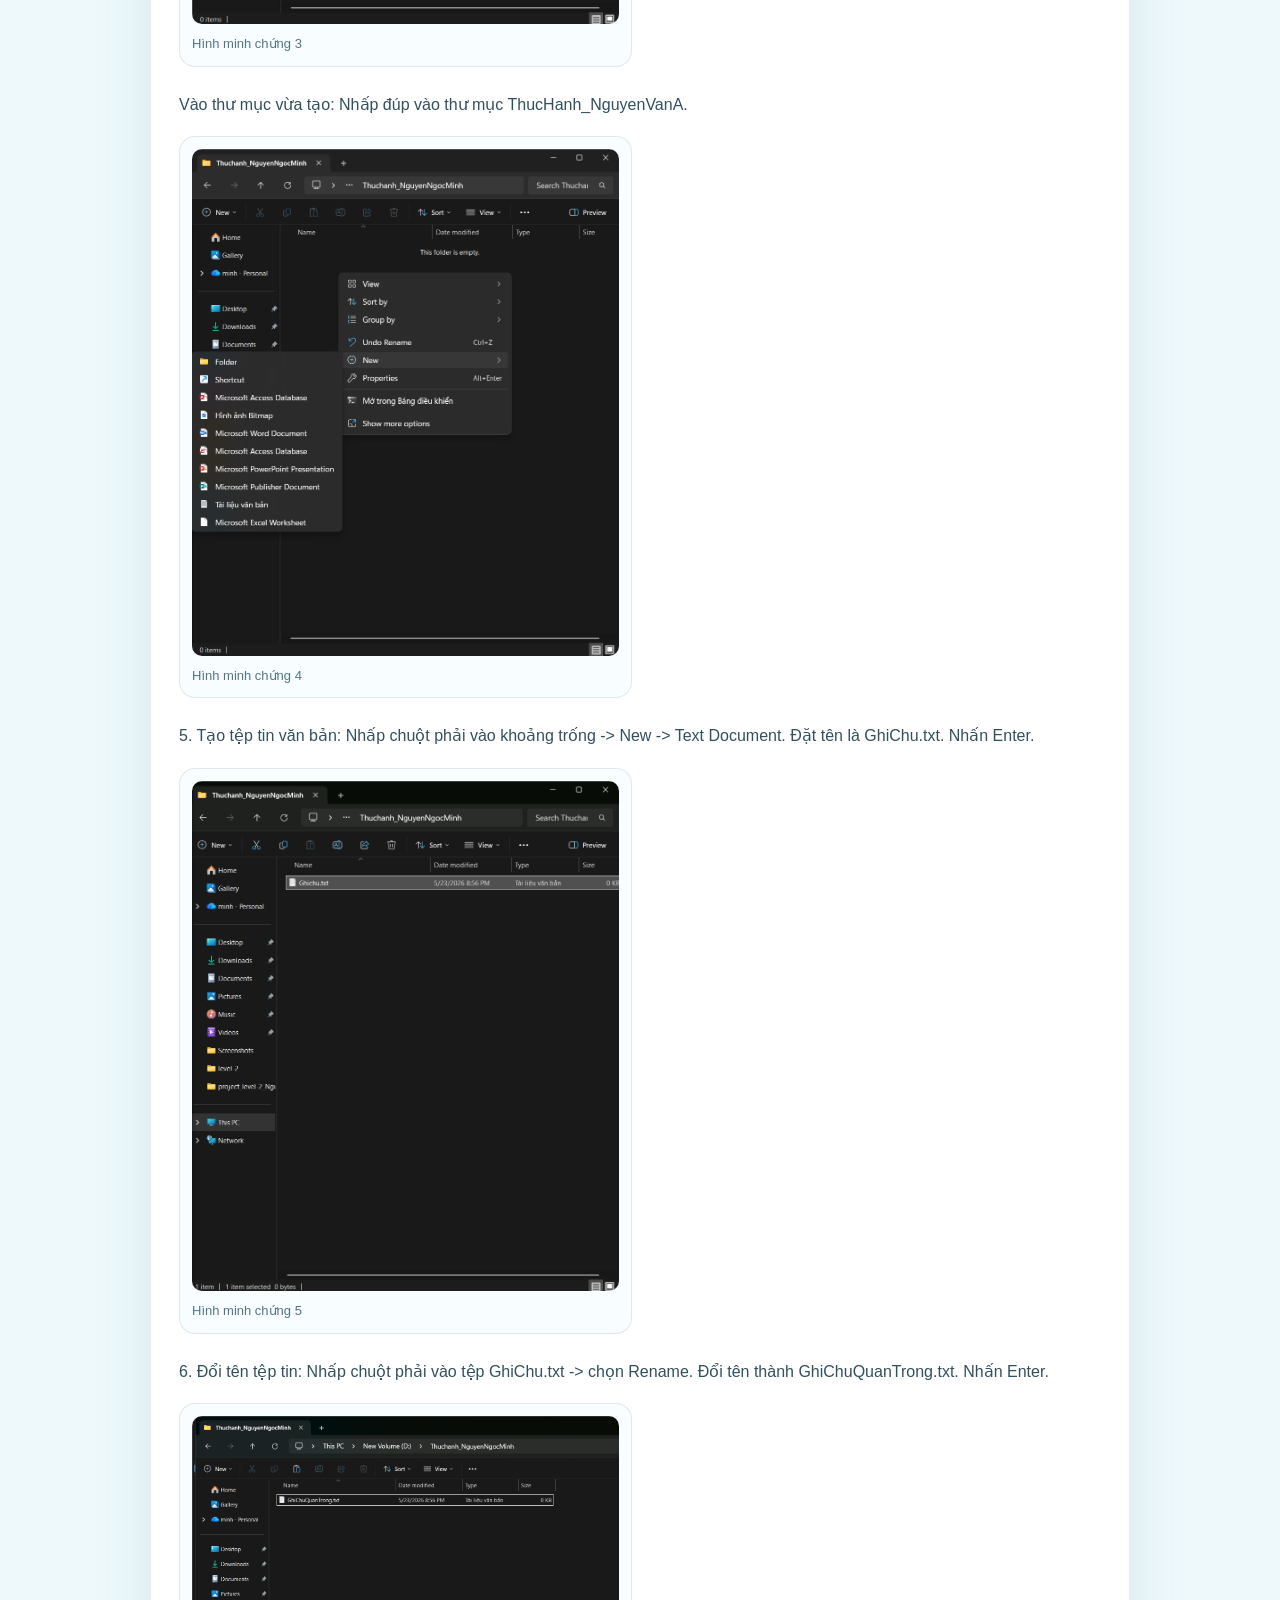
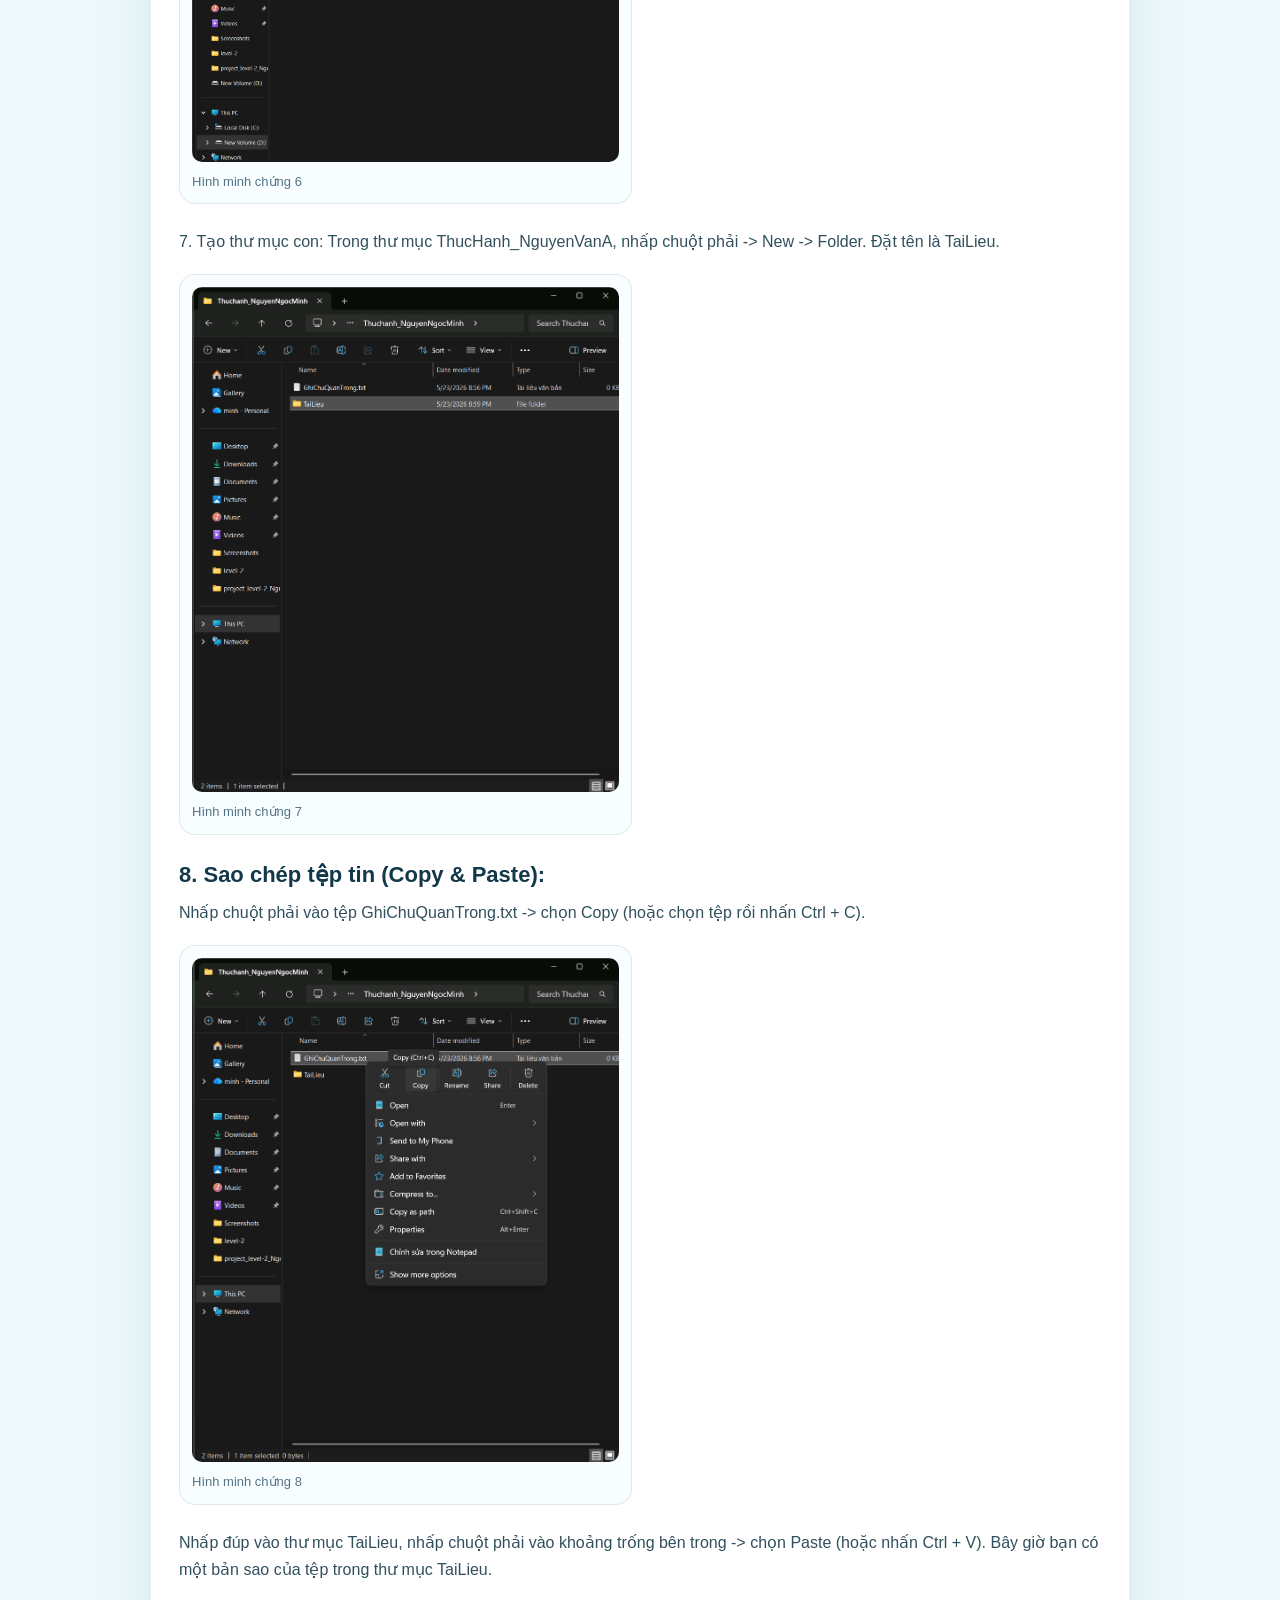
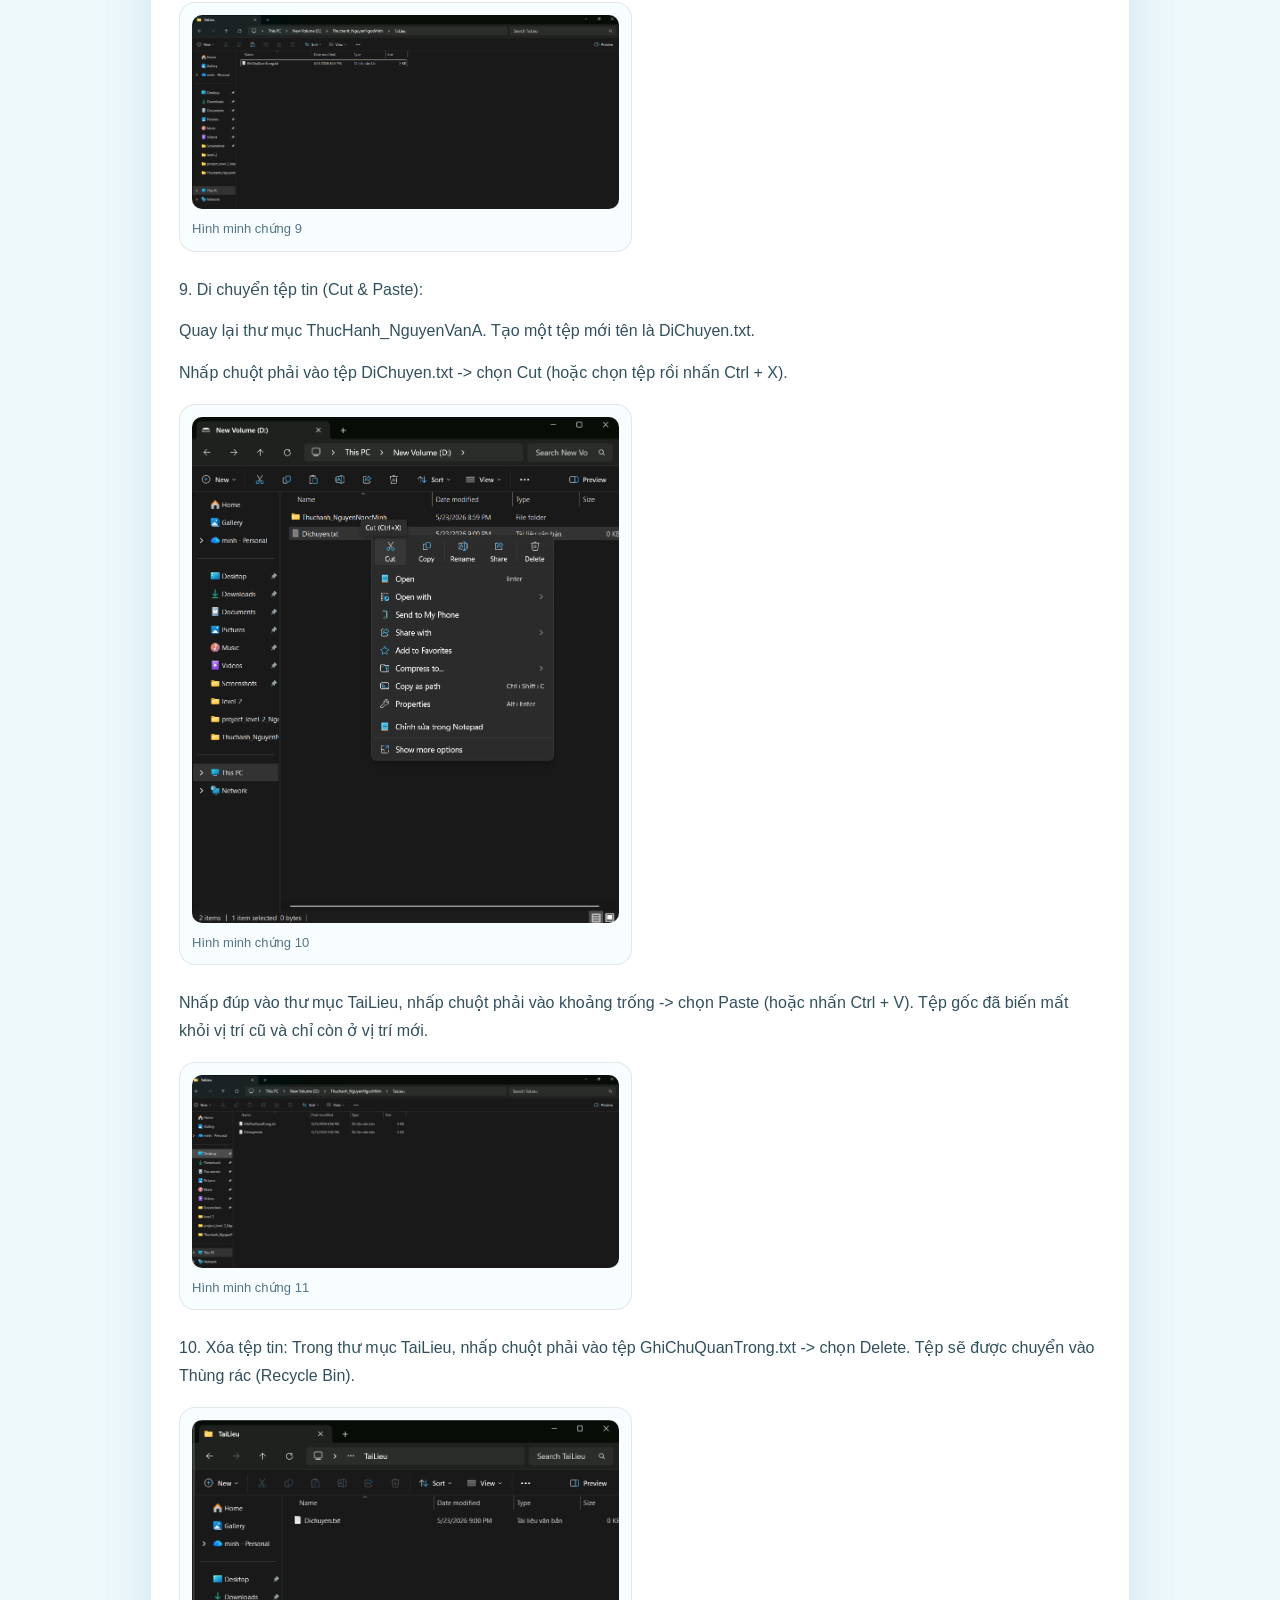
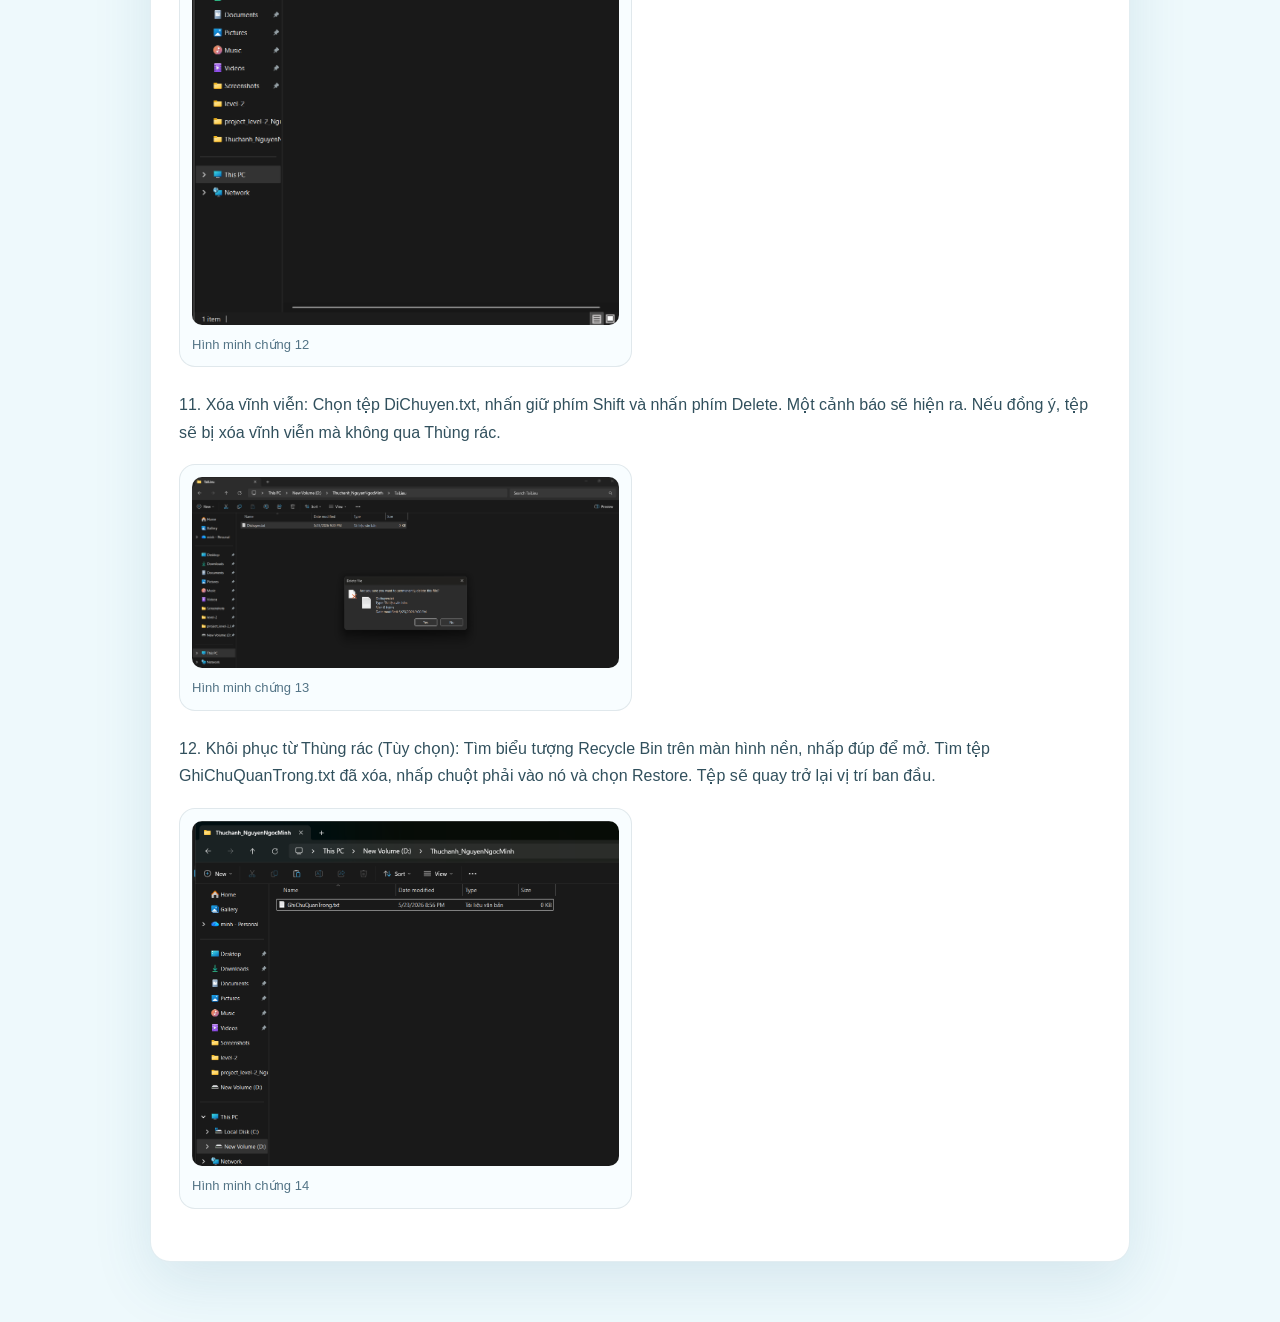
==== commit 29724fc0: "Add files via upload" ====
--- a/task-1.html
+++ b/task-1.html
@@ -45,22 +45,32 @@
 <p>Truy cập ổ đĩa/thư mục: Ở cột bên trái, nhấp vào This PC, sau đó nhấp đúp vào một ổ đĩa không phải ổ hệ thống (ví dụ: ổ D: hoặc E:). Nếu chỉ có ổ C:, hãy vào thư mục Documents.</p>
 <div class='image-strip'><figure><img src="task-images/task-1-7.png" alt="Minh chứng 2" loading="lazy" /><figcaption>Hình minh chứng 2</figcaption></figure></div>
 <p>3. Tạo thư mục mới: Nhấp chuột phải vào một khoảng trống -&gt; chọn New -&gt; Folder. Đặt tên thư mục là ThucHanh_hotensinhvien (ví dụ: ThucHanh_NguyenVanA). Nhấn Enter.</p>
+<div class='image-strip'><figure><img src="task-images/task-1-3.png" alt="Minh chứng 3" loading="lazy" /><figcaption>Hình minh chứng 3</figcaption></figure></div>
 <p>Vào thư mục vừa tạo: Nhấp đúp vào thư mục ThucHanh_NguyenVanA.</p>
-<div class='image-strip'><figure><img src="task-images/task-1-1.png" alt="Minh chứng 3" loading="lazy" /><figcaption>Hình minh chứng 3</figcaption></figure></div>
+<div class='image-strip'><figure><img src="task-images/task-1-1.png" alt="Minh chứng 4" loading="lazy" /><figcaption>Hình minh chứng 4</figcaption></figure></div>
 <p>5. Tạo tệp tin văn bản: Nhấp chuột phải vào khoảng trống -&gt; New -&gt; Text Document. Đặt tên là GhiChu.txt. Nhấn Enter.</p>
+<div class='image-strip'><figure><img src="task-images/task-1-12.png" alt="Minh chứng 5" loading="lazy" /><figcaption>Hình minh chứng 5</figcaption></figure></div>
 <p>6. Đổi tên tệp tin: Nhấp chuột phải vào tệp GhiChu.txt -&gt; chọn Rename. Đổi tên thành GhiChuQuanTrong.txt. Nhấn Enter.</p>
+<div class='image-strip'><figure><img src="task-images/task-1-11.png" alt="Minh chứng 6" loading="lazy" /><figcaption>Hình minh chứng 6</figcaption></figure></div>
 <p>7. Tạo thư mục con: Trong thư mục ThucHanh_NguyenVanA, nhấp chuột phải -&gt; New -&gt; Folder. Đặt tên là TaiLieu.</p>
+<div class='image-strip'><figure><img src="task-images/task-1-8.png" alt="Minh chứng 7" loading="lazy" /><figcaption>Hình minh chứng 7</figcaption></figure></div>
 <h2>8. Sao chép tệp tin (Copy &amp; Paste):</h2>
 <p>Nhấp chuột phải vào tệp GhiChuQuanTrong.txt -&gt; chọn Copy (hoặc chọn tệp rồi nhấn Ctrl + C).</p>
+<div class='image-strip'><figure><img src="task-images/task-1-4.png" alt="Minh chứng 8" loading="lazy" /><figcaption>Hình minh chứng 8</figcaption></figure></div>
 <p>Nhấp đúp vào thư mục TaiLieu, nhấp chuột phải vào khoảng trống bên trong -&gt; chọn Paste (hoặc nhấn Ctrl + V). Bây giờ bạn có một bản sao của tệp trong thư mục TaiLieu.</p>
+<div class='image-strip'><figure><img src="task-images/task-1-2.png" alt="Minh chứng 9" loading="lazy" /><figcaption>Hình minh chứng 9</figcaption></figure></div>
 <p>9. Di chuyển tệp tin (Cut &amp; Paste):</p>
 <p>Quay lại thư mục ThucHanh_NguyenVanA. Tạo một tệp mới tên là DiChuyen.txt.</p>
 <p>Nhấp chuột phải vào tệp DiChuyen.txt -&gt; chọn Cut (hoặc chọn tệp rồi nhấn Ctrl + X).</p>
+<div class='image-strip'><figure><img src="task-images/task-1-13.png" alt="Minh chứng 10" loading="lazy" /><figcaption>Hình minh chứng 10</figcaption></figure></div>
 <p>Nhấp đúp vào thư mục TaiLieu, nhấp chuột phải vào khoảng trống -&gt; chọn Paste (hoặc nhấn Ctrl + V). Tệp gốc đã biến mất khỏi vị trí cũ và chỉ còn ở vị trí mới.</p>
+<div class='image-strip'><figure><img src="task-images/task-1-10.png" alt="Minh chứng 11" loading="lazy" /><figcaption>Hình minh chứng 11</figcaption></figure></div>
 <p>10. Xóa tệp tin: Trong thư mục TaiLieu, nhấp chuột phải vào tệp GhiChuQuanTrong.txt -&gt; chọn Delete. Tệp sẽ được chuyển vào Thùng rác (Recycle Bin).</p>
+<div class='image-strip'><figure><img src="task-images/task-1-6.png" alt="Minh chứng 12" loading="lazy" /><figcaption>Hình minh chứng 12</figcaption></figure></div>
 <p>11. Xóa vĩnh viễn: Chọn tệp DiChuyen.txt, nhấn giữ phím Shift và nhấn phím Delete. Một cảnh báo sẽ hiện ra. Nếu đồng ý, tệp sẽ bị xóa vĩnh viễn mà không qua Thùng rác.</p>
+<div class='image-strip'><figure><img src="task-images/task-1-5.png" alt="Minh chứng 13" loading="lazy" /><figcaption>Hình minh chứng 13</figcaption></figure></div>
 <p>12. Khôi phục từ Thùng rác (Tùy chọn): Tìm biểu tượng Recycle Bin trên màn hình nền, nhấp đúp để mở. Tìm tệp GhiChuQuanTrong.txt đã xóa, nhấp chuột phải vào nó và chọn Restore. Tệp sẽ quay trở lại vị trí ban đầu.</p>
-<div class='image-strip'><figure><img src="task-images/task-1-9.png" alt="Minh chứng 4" loading="lazy" /><figcaption>Hình minh chứng 4</figcaption></figure><figure><img src="task-images/task-1-7.png" alt="Minh chứng 5" loading="lazy" /><figcaption>Hình minh chứng 5</figcaption></figure><figure><img src="task-images/task-1-3.png" alt="Minh chứng 6" loading="lazy" /><figcaption>Hình minh chứng 6</figcaption></figure><figure><img src="task-images/task-1-1.png" alt="Minh chứng 7" loading="lazy" /><figcaption>Hình minh chứng 7</figcaption></figure><figure><img src="task-images/task-1-12.png" alt="Minh chứng 8" loading="lazy" /><figcaption>Hình minh chứng 8</figcaption></figure><figure><img src="task-images/task-1-11.png" alt="Minh chứng 9" loading="lazy" /><figcaption>Hình minh chứng 9</figcaption></figure><figure><img src="task-images/task-1-8.png" alt="Minh chứng 10" loading="lazy" /><figcaption>Hình minh chứng 10</figcaption></figure><figure><img src="task-images/task-1-4.png" alt="Minh chứng 11" loading="lazy" /><figcaption>Hình minh chứng 11</figcaption></figure><figure><img src="task-images/task-1-2.png" alt="Minh chứng 12" loading="lazy" /><figcaption>Hình minh chứng 12</figcaption></figure><figure><img src="task-images/task-1-13.png" alt="Minh chứng 13" loading="lazy" /><figcaption>Hình minh chứng 13</figcaption></figure><figure><img src="task-images/task-1-10.png" alt="Minh chứng 14" loading="lazy" /><figcaption>Hình minh chứng 14</figcaption></figure><figure><img src="task-images/task-1-6.png" alt="Minh chứng 15" loading="lazy" /><figcaption>Hình minh chứng 15</figcaption></figure><figure><img src="task-images/task-1-5.png" alt="Minh chứng 16" loading="lazy" /><figcaption>Hình minh chứng 16</figcaption></figure><figure><img src="task-images/task-1-11.png" alt="Minh chứng 17" loading="lazy" /><figcaption>Hình minh chứng 17</figcaption></figure></div>
+<div class='image-strip'><figure><img src="task-images/task-1-11.png" alt="Minh chứng 14" loading="lazy" /><figcaption>Hình minh chứng 14</figcaption></figure></div>
       </section>
     </div>
   </body>
